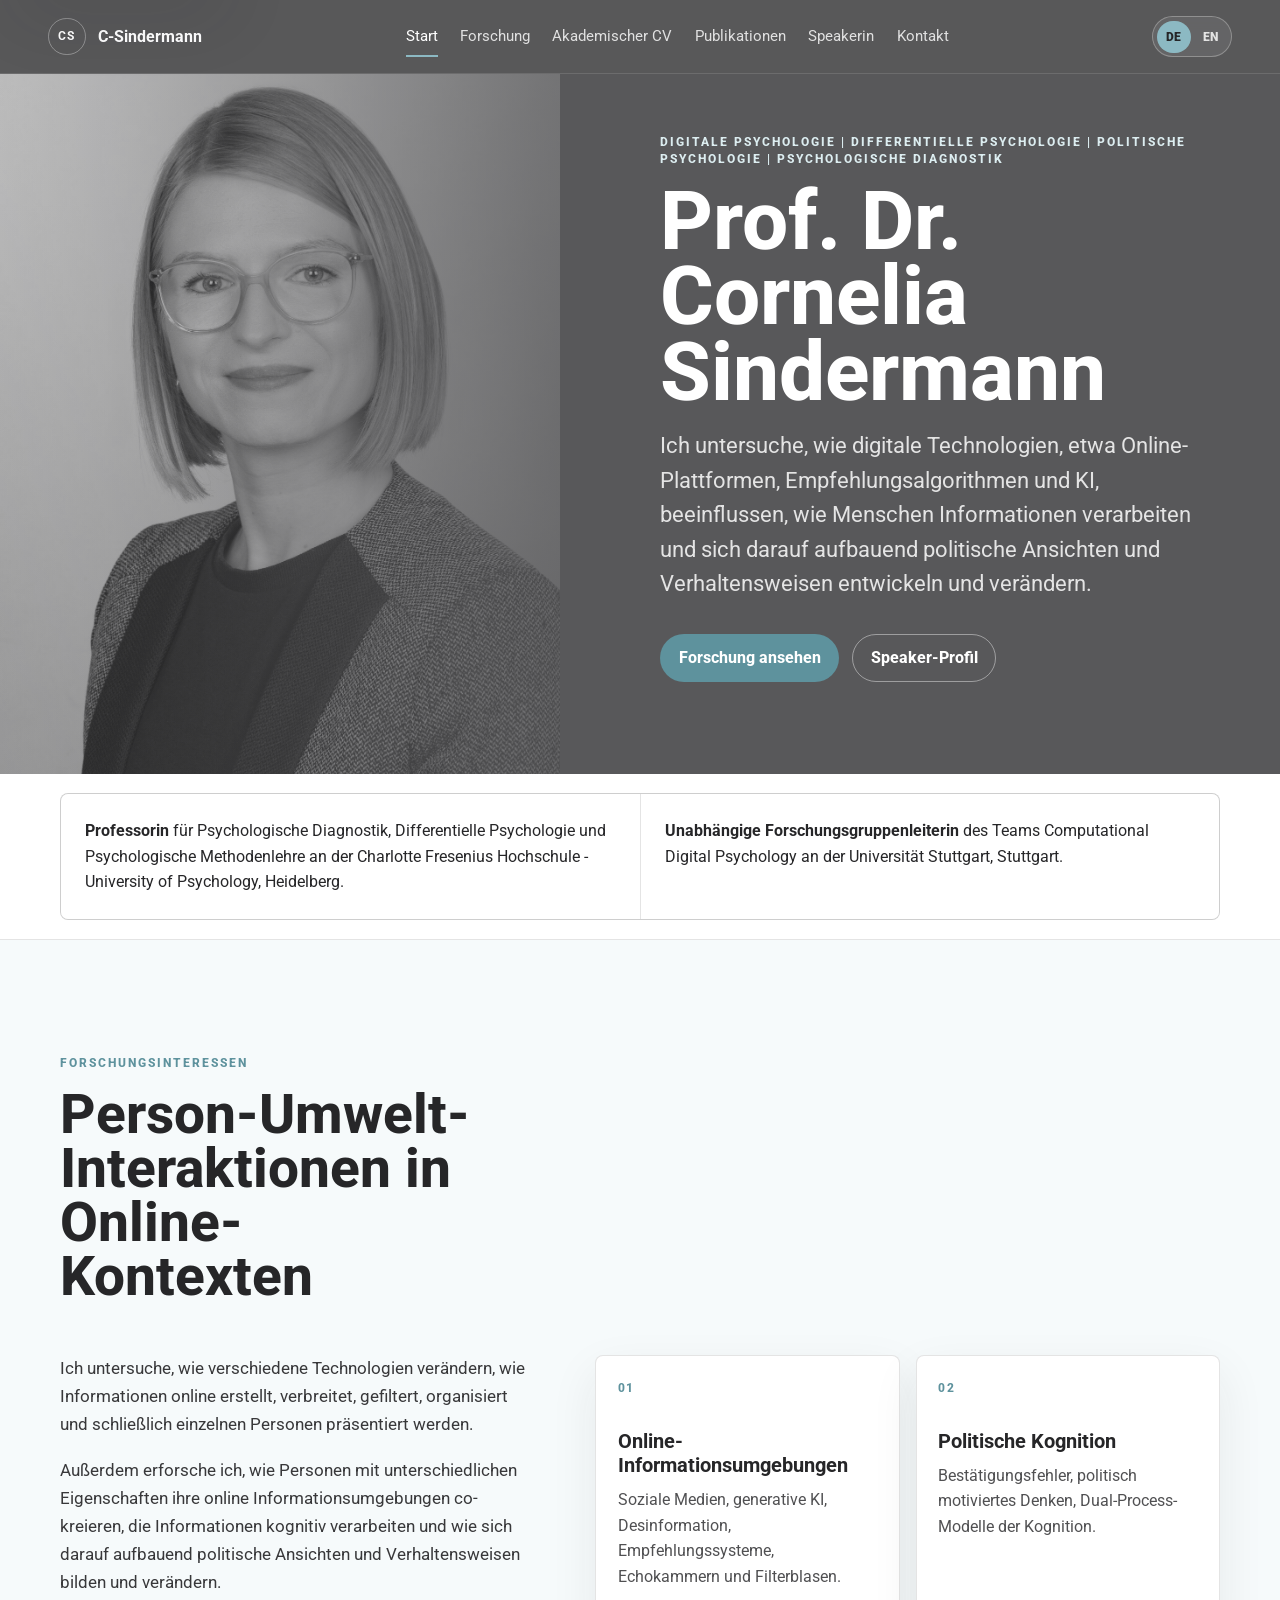
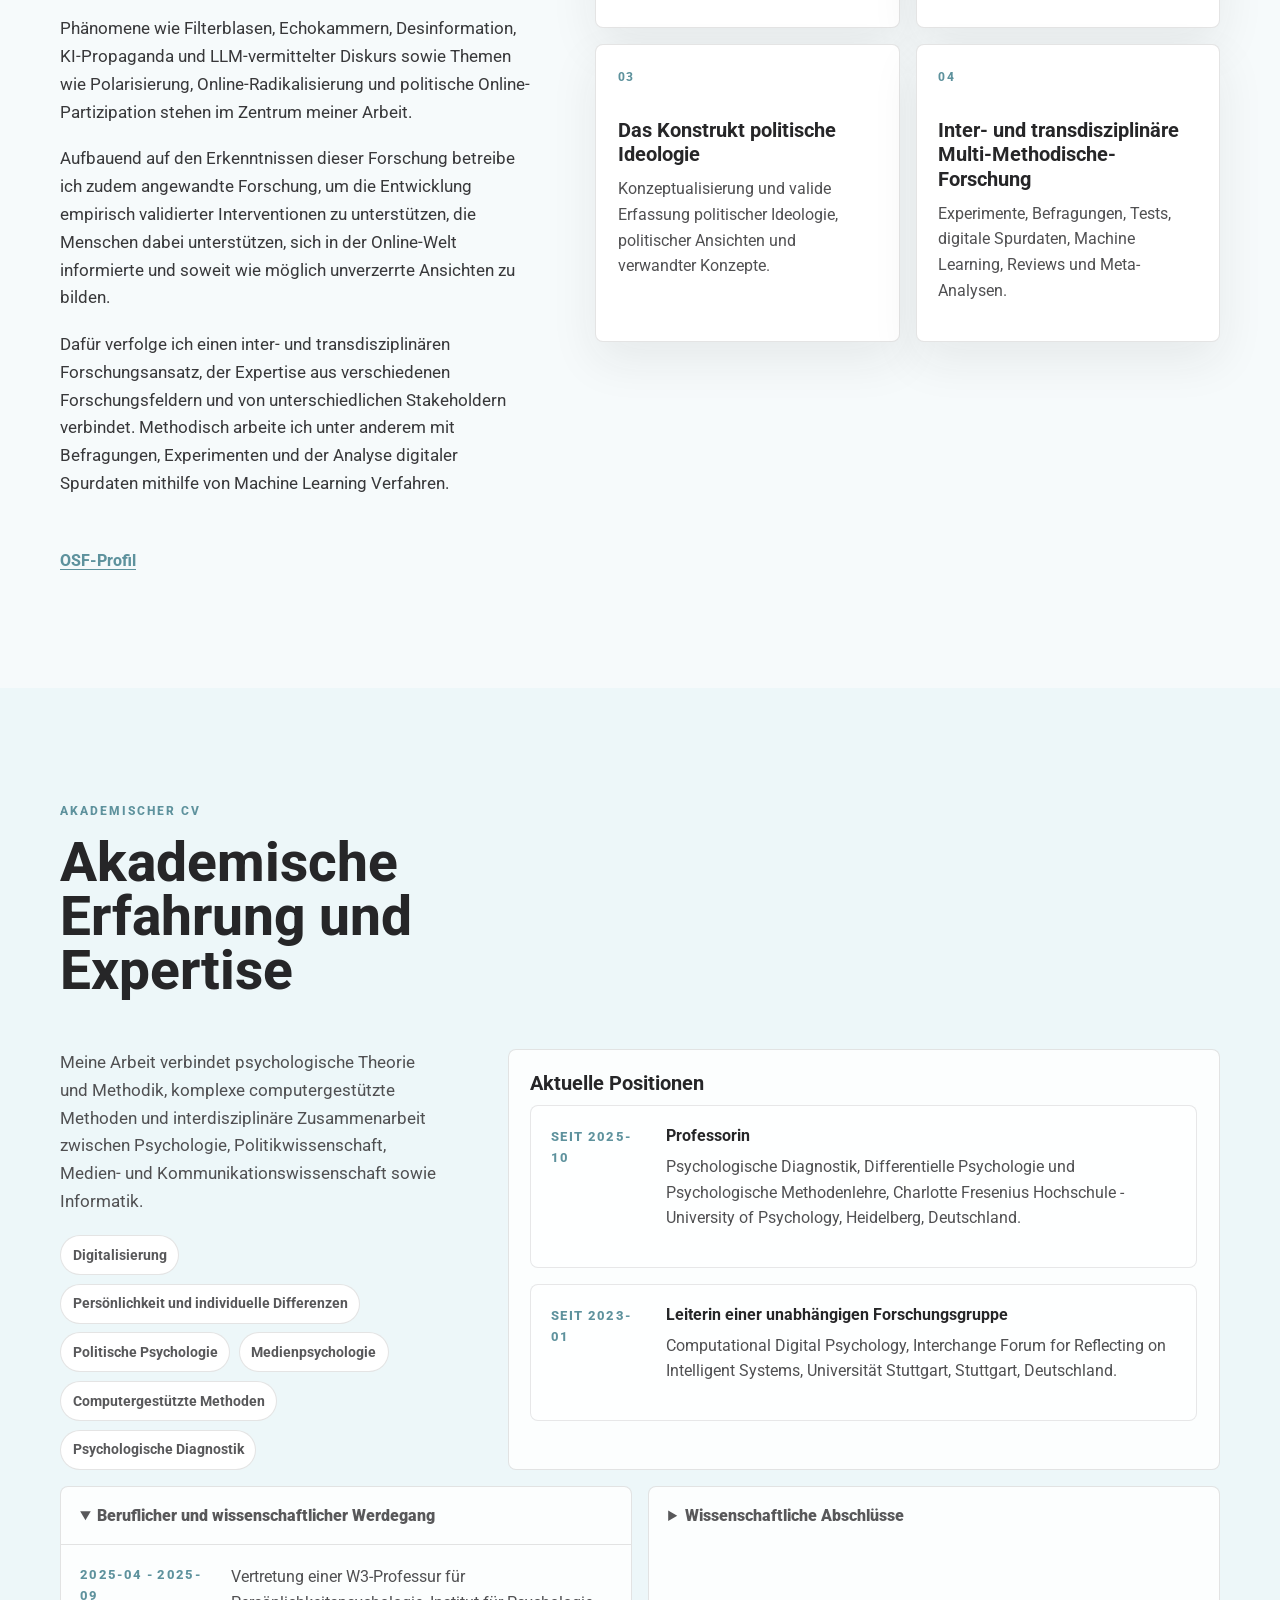
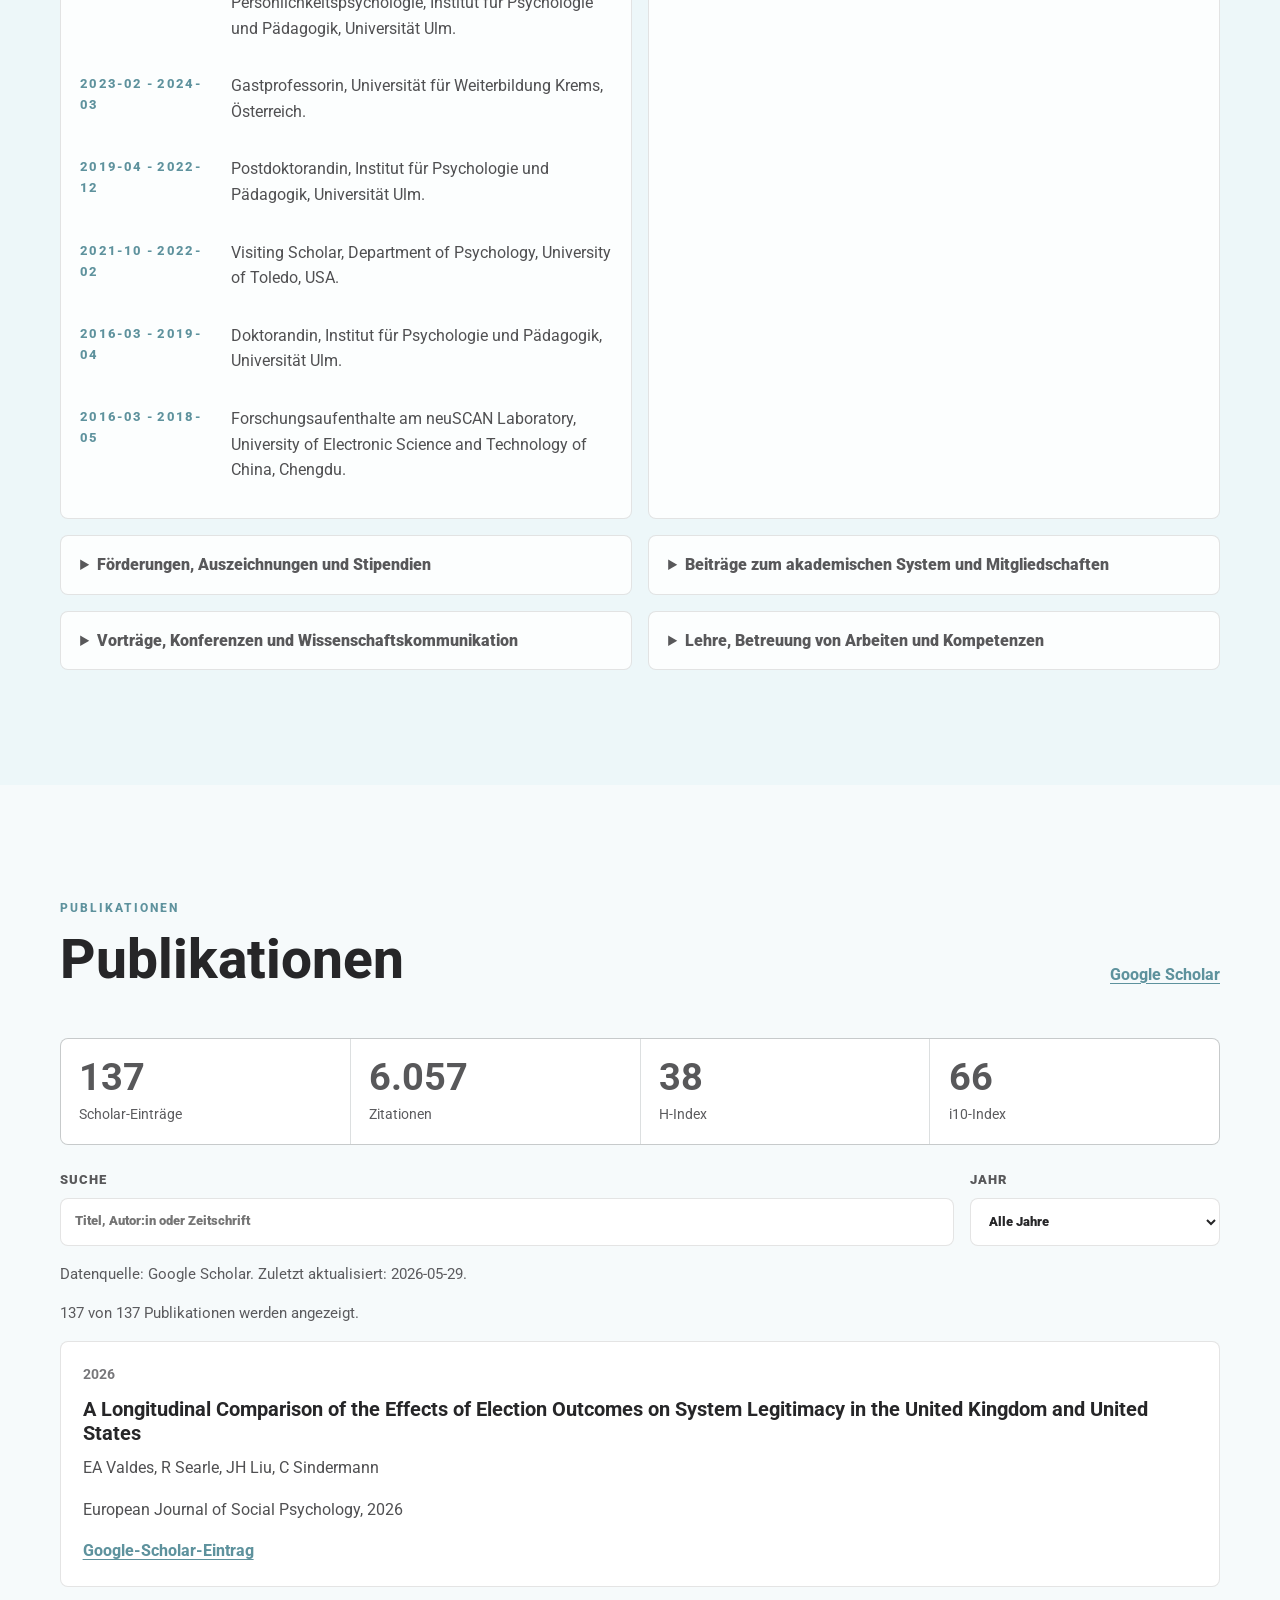
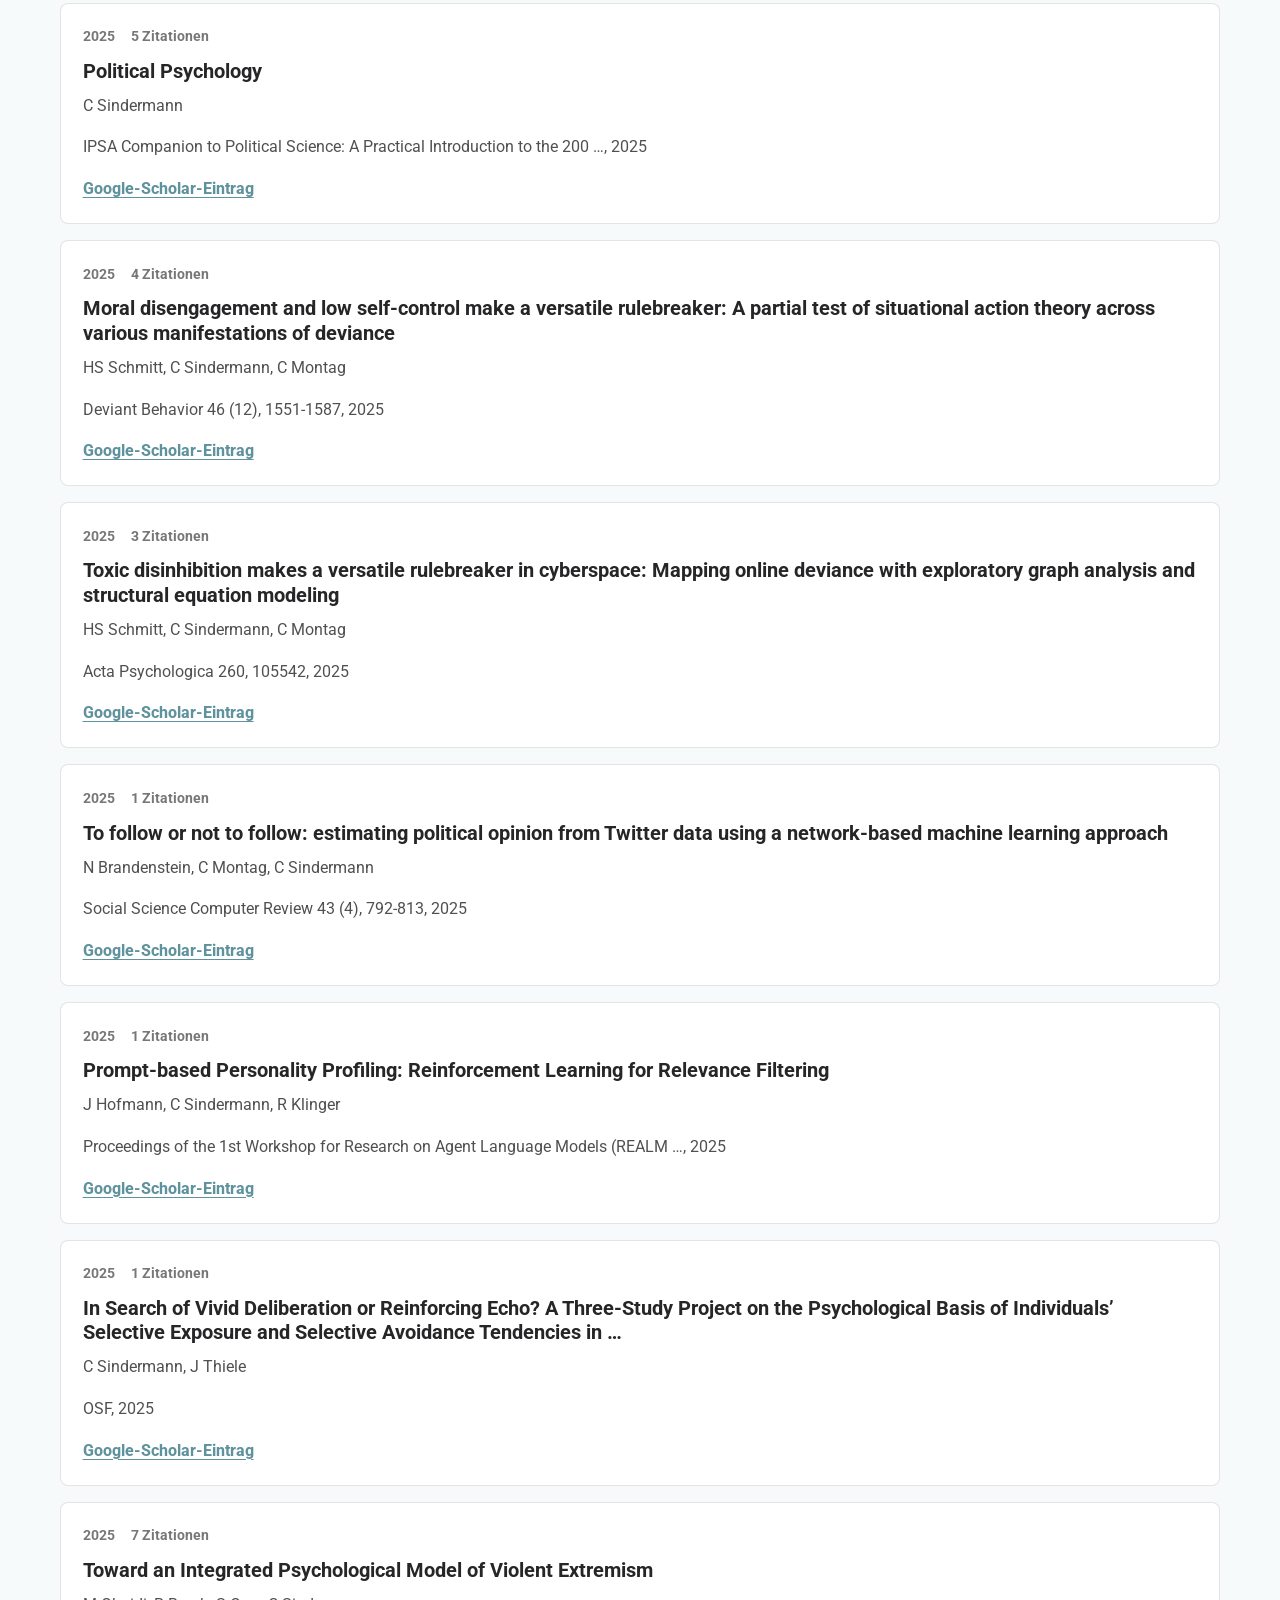
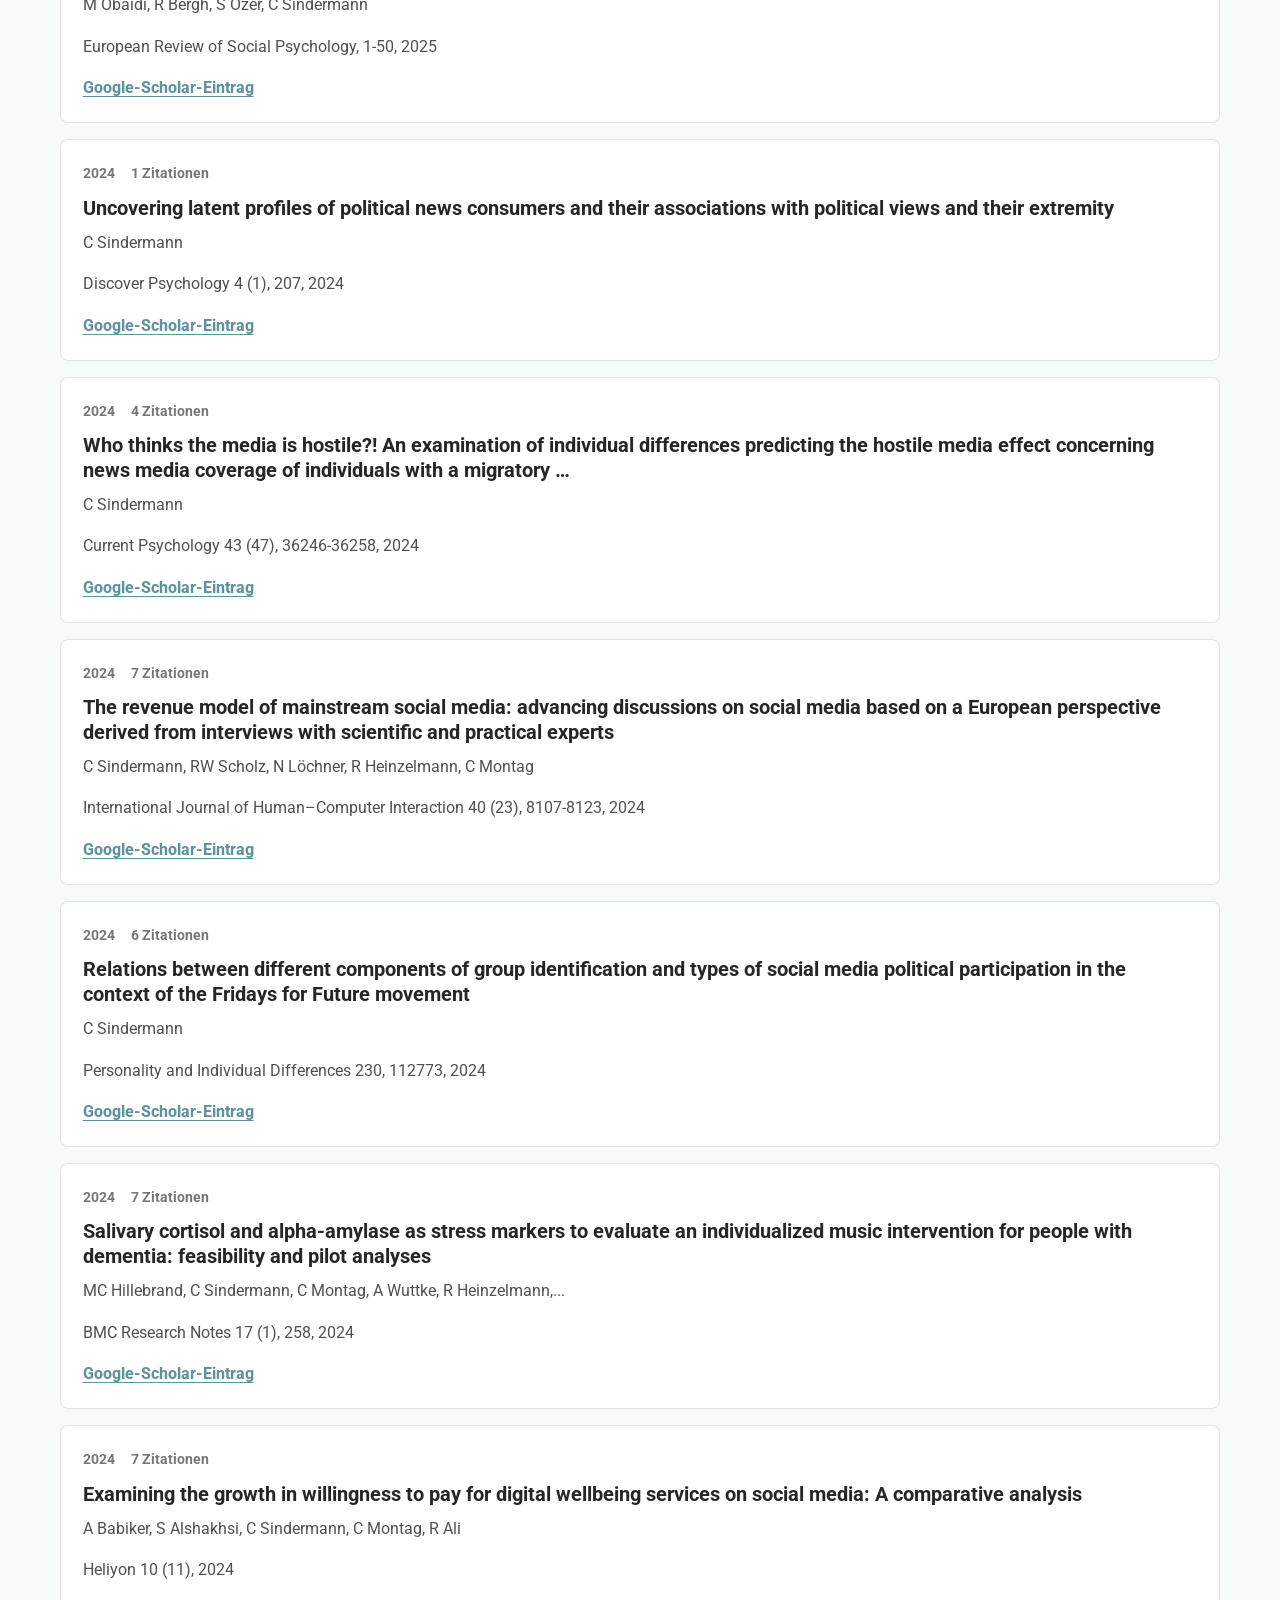
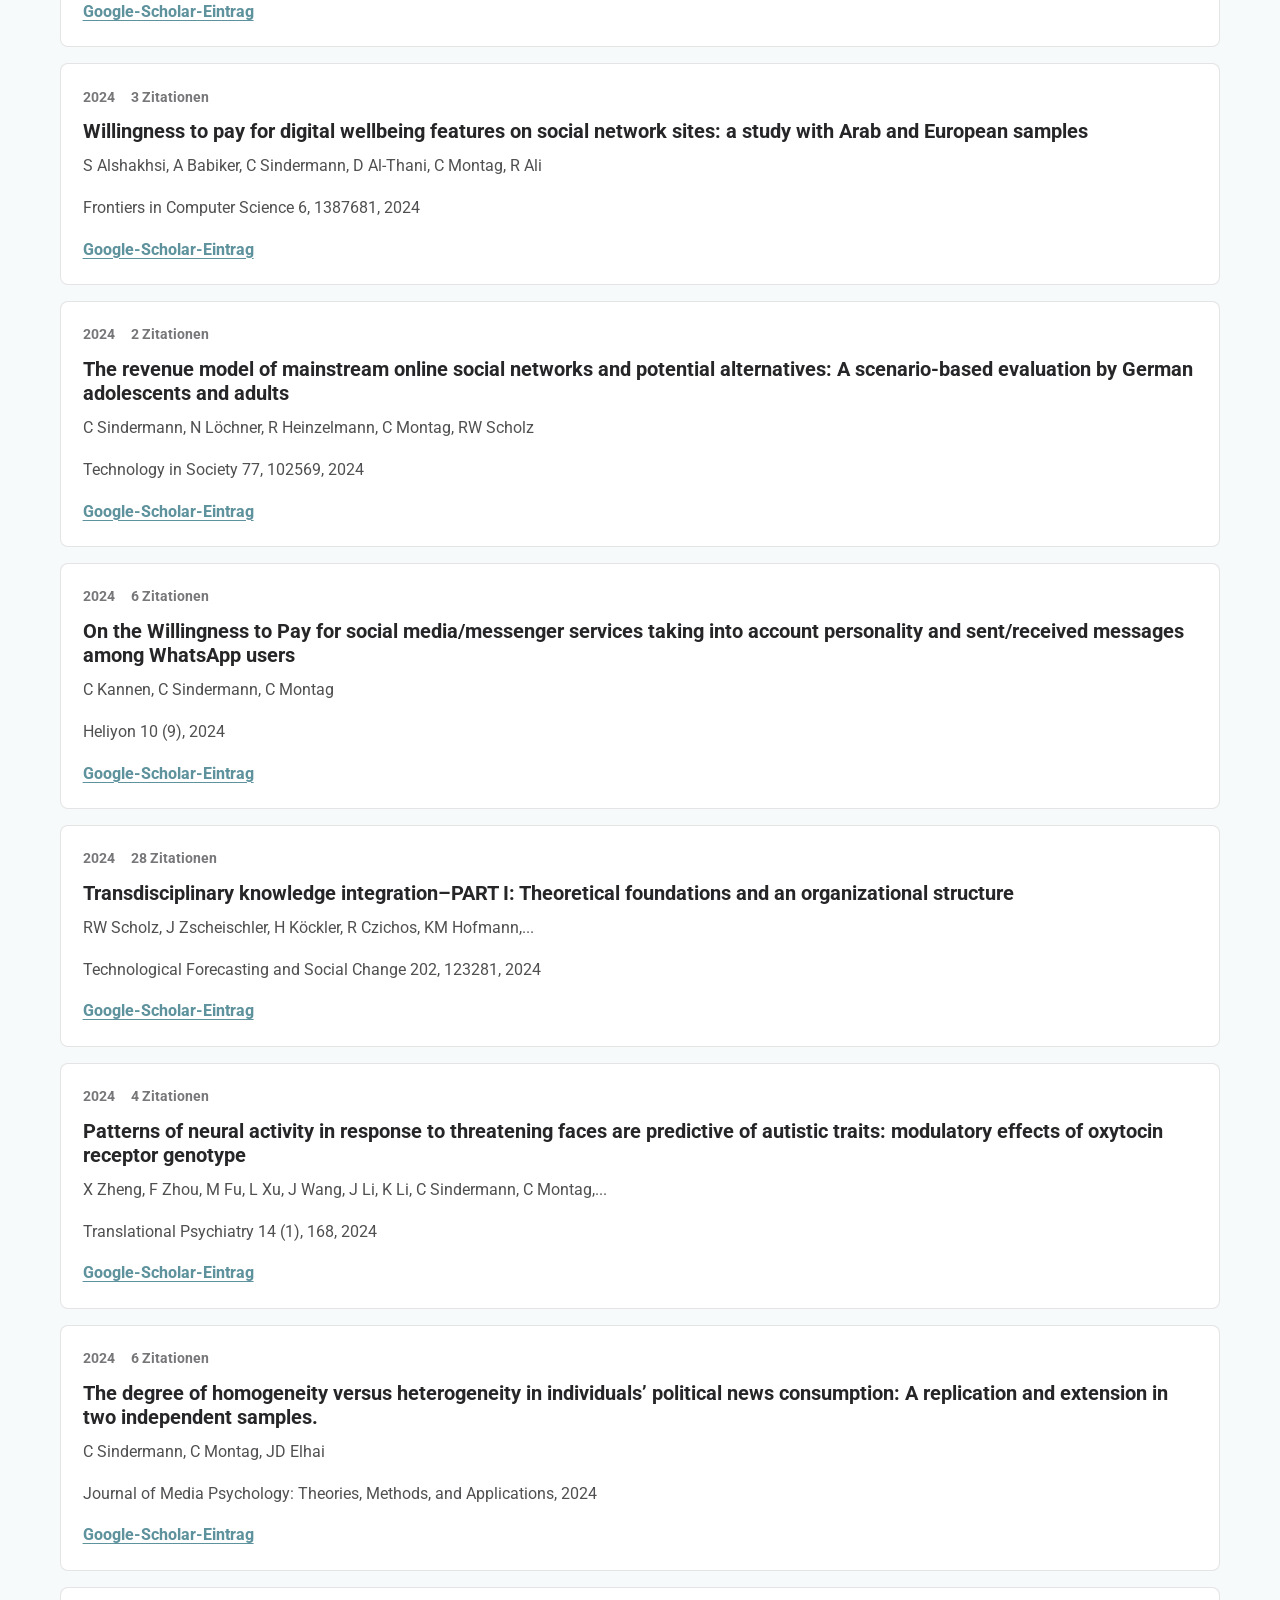
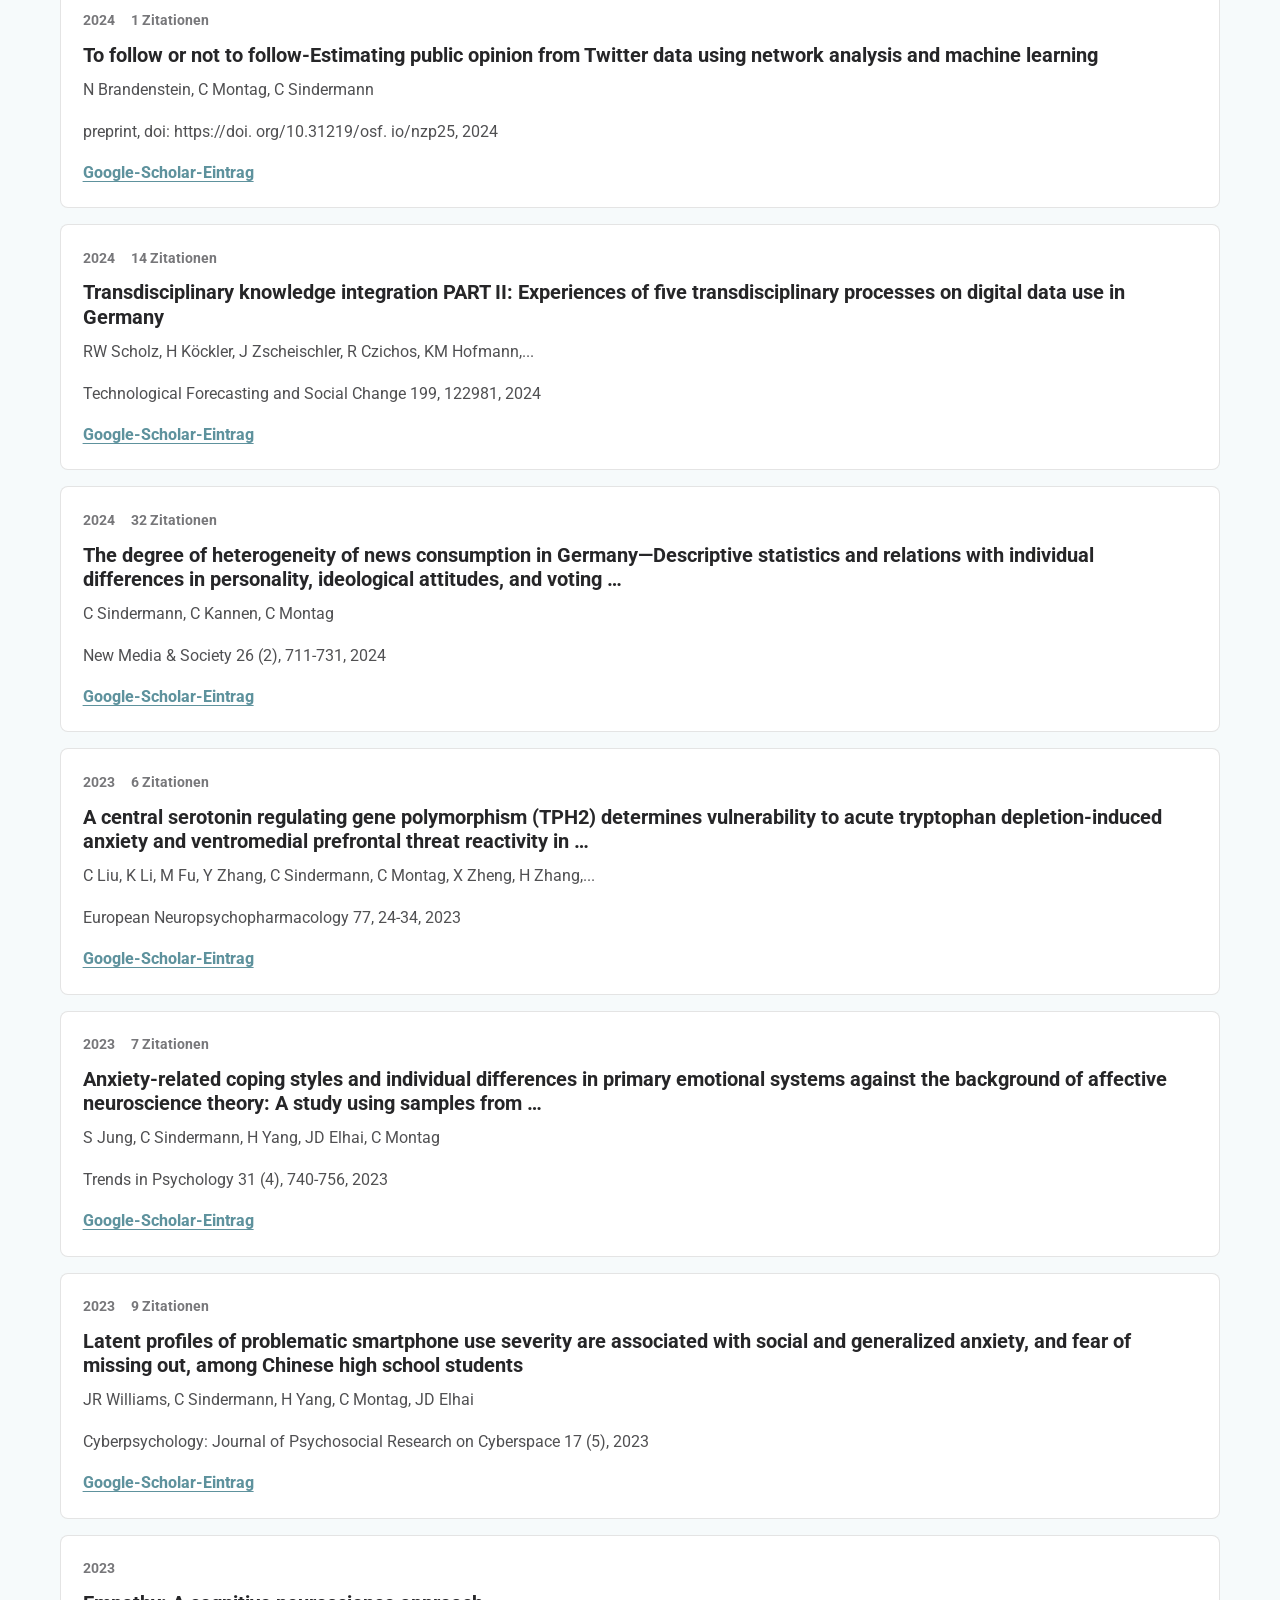
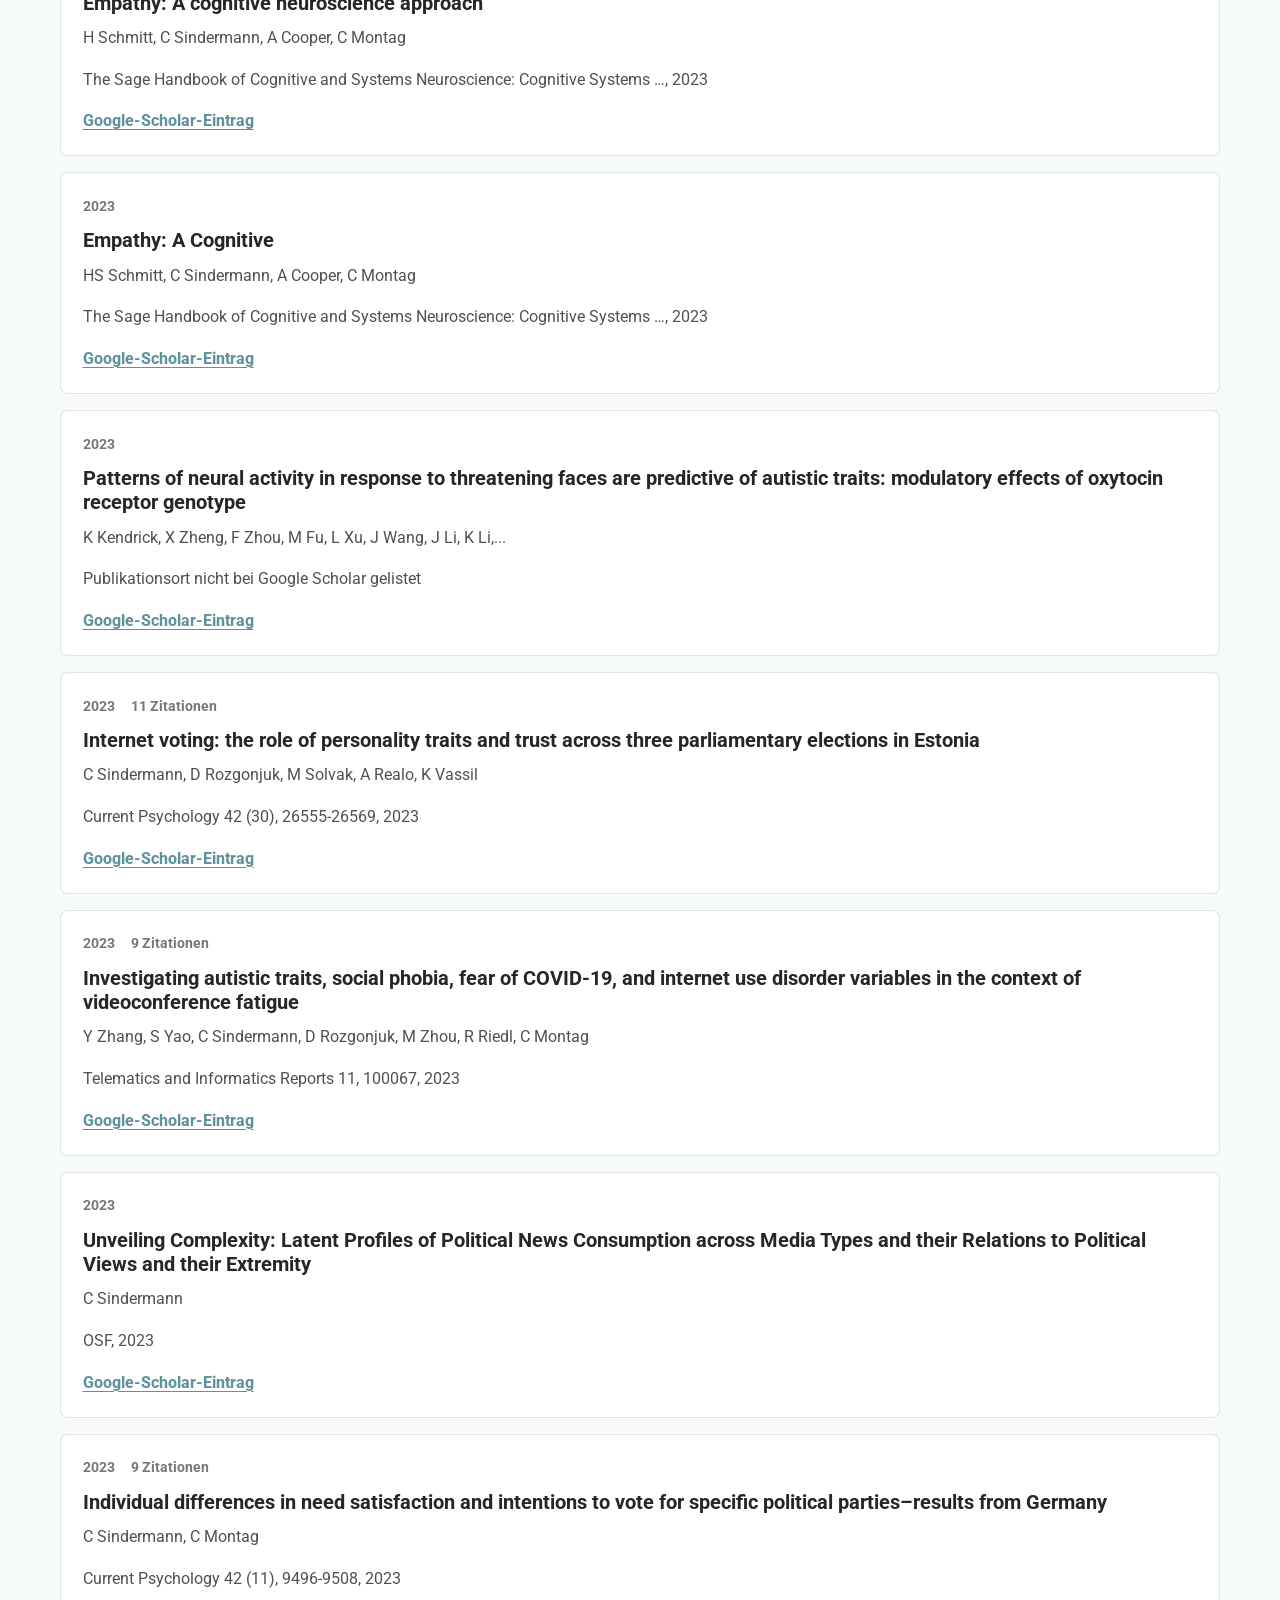
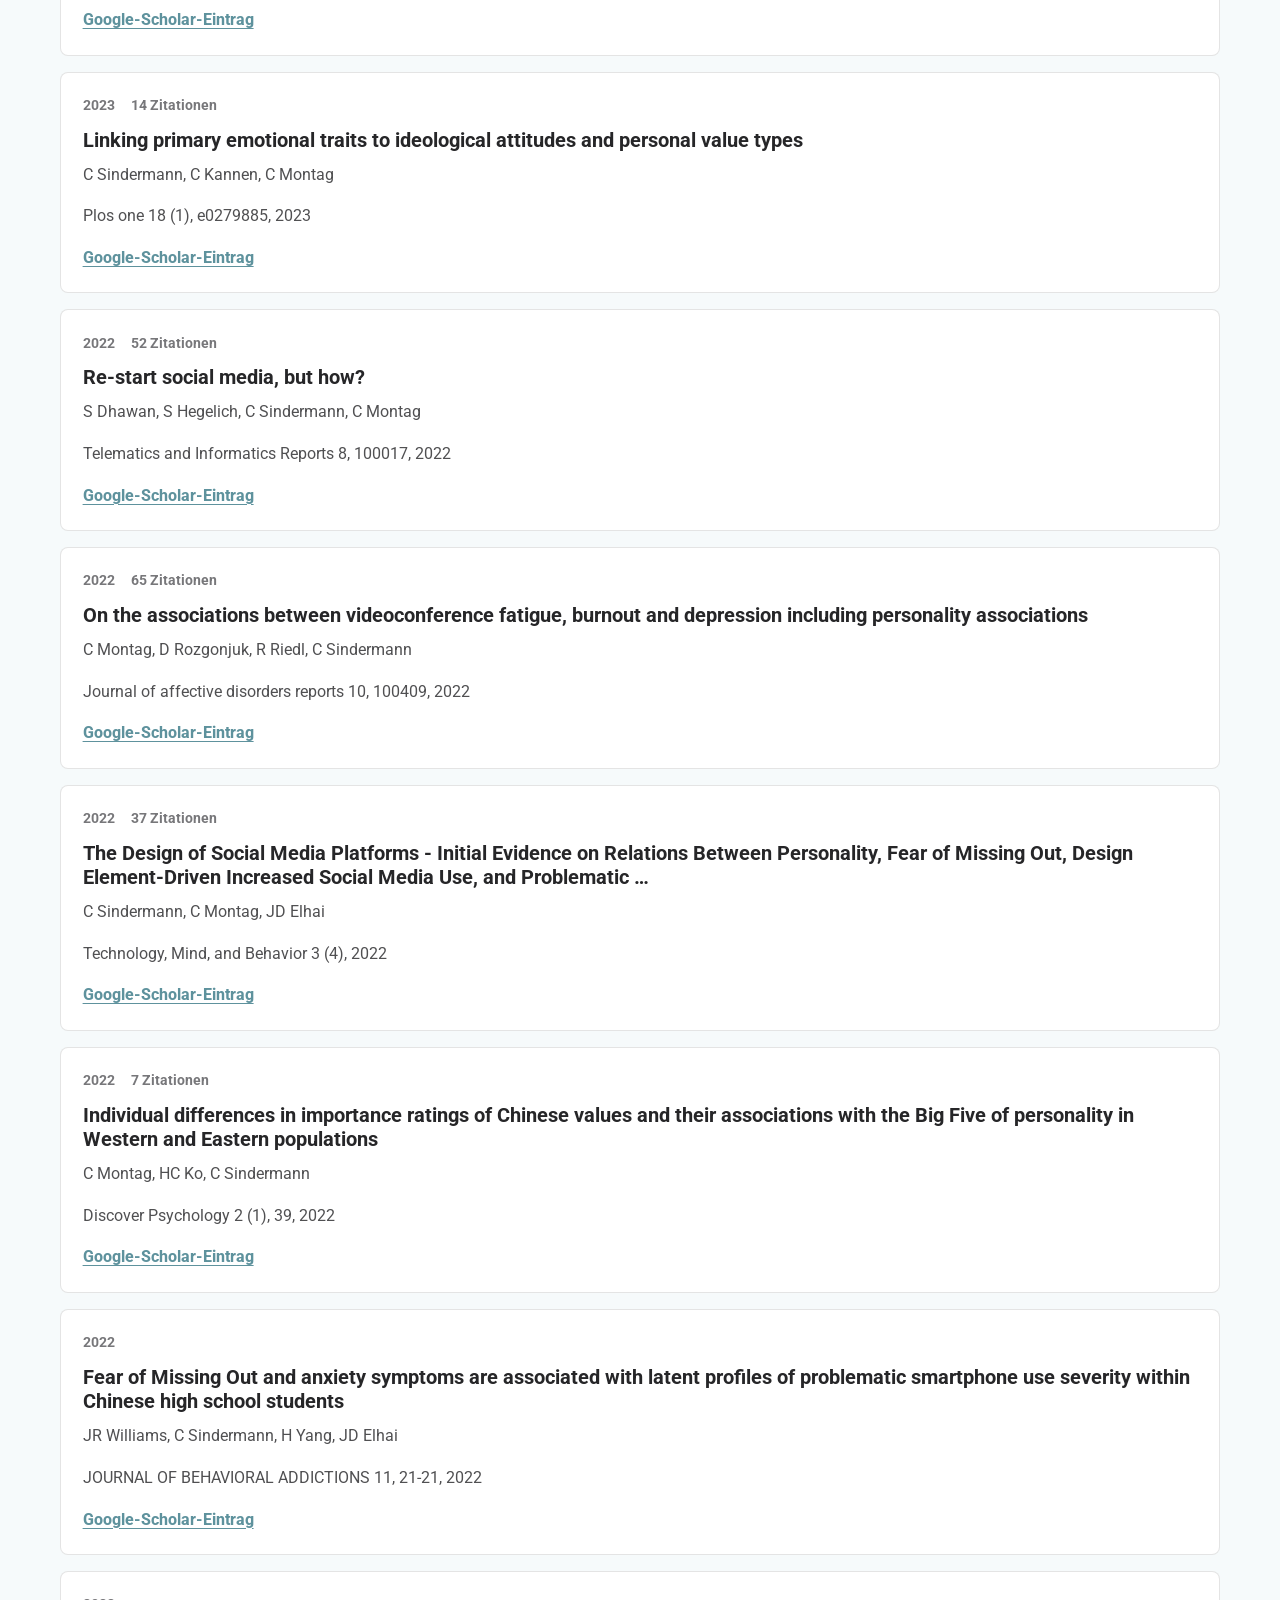
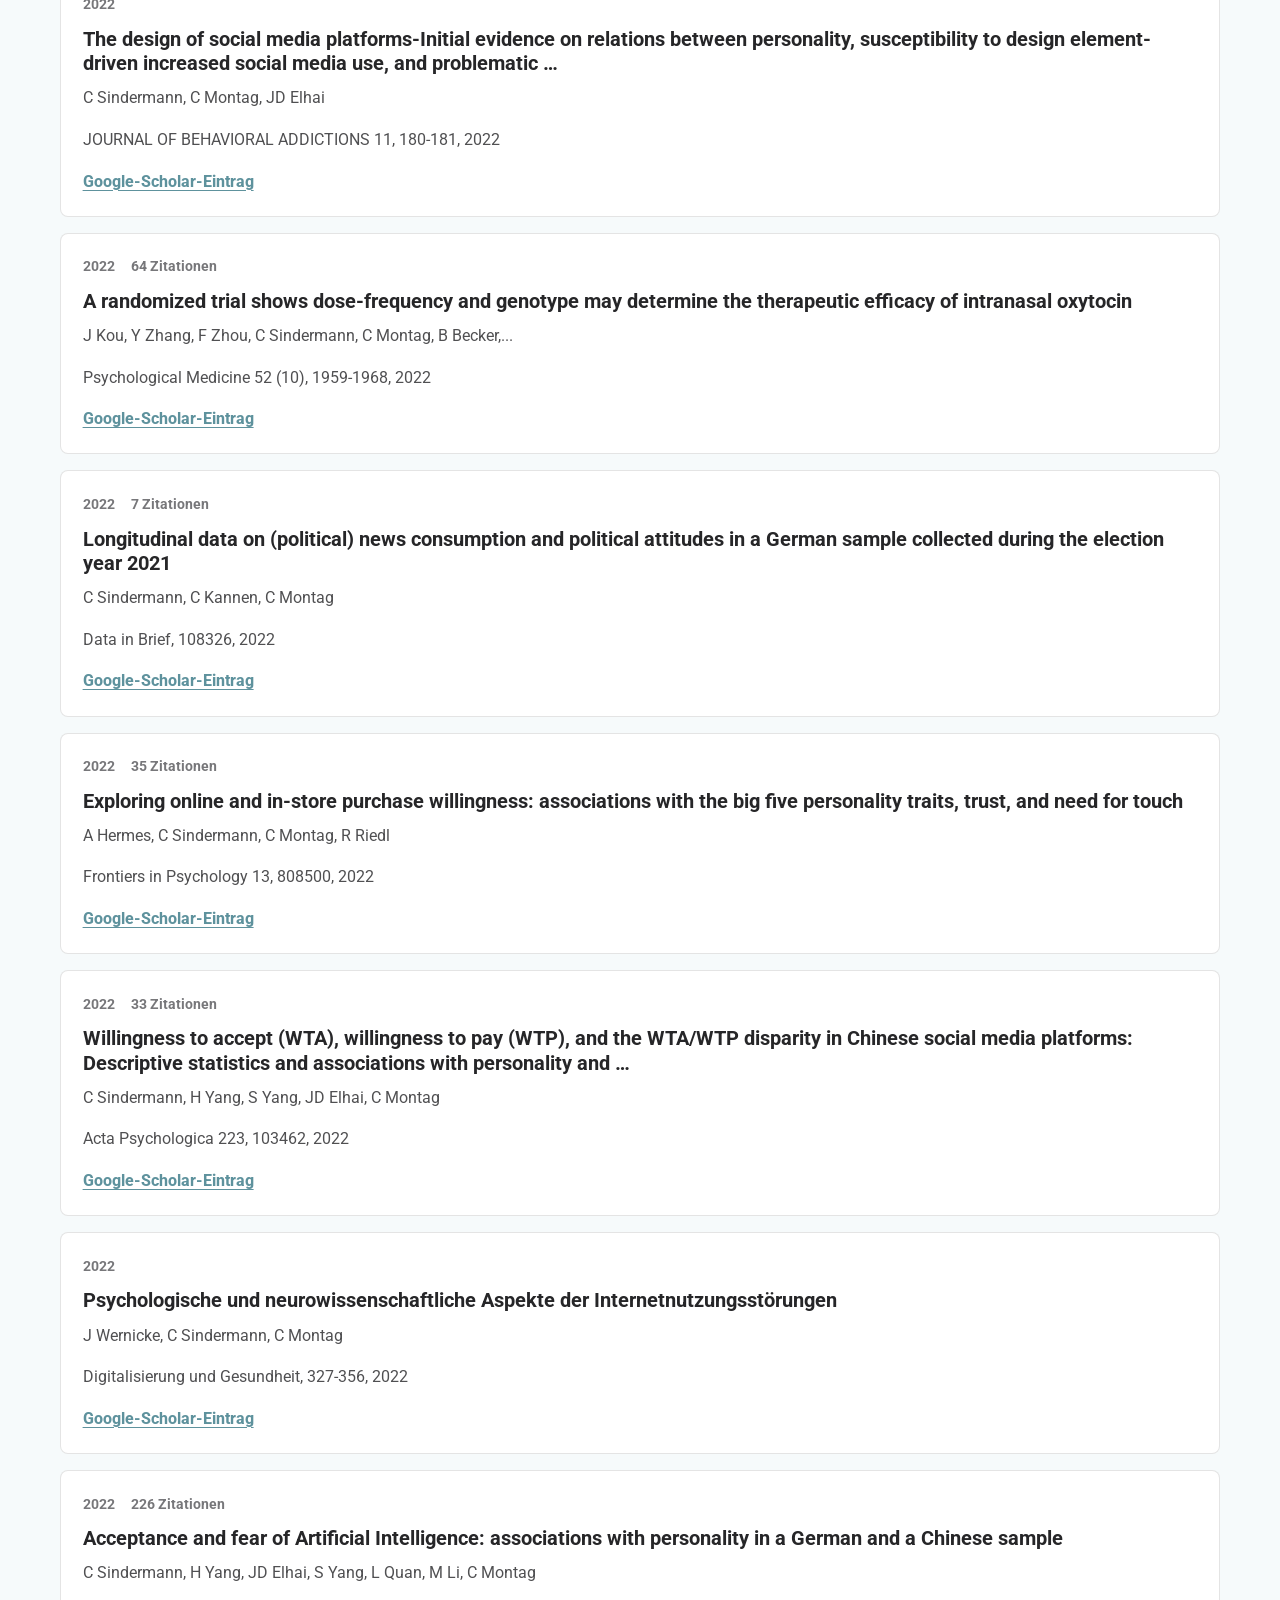
==== csindermann_website/de/index.html @ fb045633 "website_added" ====
<!doctype html>
<html lang="de">
  <head>
    <meta charset="utf-8">
    <meta name="viewport" content="width=device-width, initial-scale=1">
    <title>Prof. Dr. Cornelia Sindermann</title>
    <meta name="description" content="Prof. Dr. Cornelia Sindermann untersucht Person-Umwelt-Interaktionen in Online-Kontexten mit Fokus darauf, wie digitale Technologien politische Ansichten und Verhalten beeinflussen.">
    <meta property="og:title" content="Prof. Dr. Cornelia Sindermann">
    <meta property="og:description" content="Forschung, akademischer Lebenslauf, Publikationen, Vortragsthemen und Kontaktinformationen.">
    <meta property="og:type" content="website">
    <meta property="og:image" content="../assets/cornelia-sindermann-portrait.jpg">
    <link rel="alternate" hreflang="en" href="../en/">
    <link rel="alternate" hreflang="de" href="../de/">
    <link rel="alternate" hreflang="x-default" href="../en/">
    <link rel="icon" href="../assets/favicon.svg" type="image/svg+xml">
    <link rel="preconnect" href="https://fonts.googleapis.com">
    <link rel="preconnect" href="https://fonts.gstatic.com" crossorigin>
    <link href="https://fonts.googleapis.com/css2?family=Roboto:wght@400;500;700;900&display=swap" rel="stylesheet">
    <link rel="stylesheet" href="../styles.css">
  </head>
  <body>
    <a class="skip-link" href="#main">Zum Hauptinhalt springen</a>

    <header class="site-header" data-header>
      <a class="brand" href="#home" aria-label="Startseite von Prof. Dr. Cornelia Sindermann">
        <span class="brand-mark" aria-hidden="true">CS</span>
        <span>C-Sindermann</span>
      </a>

      <nav class="site-nav" id="site-nav" aria-label="Hauptnavigation">
        <a href="#home">Start</a>
        <a href="#research">Forschung</a>
        <a href="#cv">Akademischer CV</a>
        <a href="#publications">Publikationen</a>
        <a href="#speaker">Speakerin</a>
        <a href="#contact">Kontakt</a>
      </nav>

      <div class="header-controls">
        <div class="language-switch" aria-label="Sprachauswahl">
          <a class="is-active" href="../de/" hreflang="de" lang="de" data-language-option="de" aria-current="true">DE</a>
          <a href="../en/" hreflang="en" lang="en" data-language-option="en">EN</a>
        </div>

        <button class="menu-toggle" type="button" aria-expanded="false" aria-controls="site-nav">
          <span class="menu-toggle-line"></span>
          <span class="menu-toggle-line"></span>
          <span class="menu-toggle-line"></span>
          <span class="sr-only">Menü</span>
        </button>
      </div>
    </header>

    <main id="main">
      <section class="hero section-dark" id="home" aria-labelledby="home-title">
        <img class="hero-photo" src="../assets/cornelia-sindermann-portrait.jpg" alt="Porträt von Prof. Dr. Cornelia Sindermann">
        <div class="hero-overlay"></div>
        <div class="hero-inner">
          <p class="eyebrow">Digitale Psychologie | Differentielle Psychologie | Politische Psychologie | Psychologische Diagnostik</p>
          <h1 id="home-title">Prof. Dr. Cornelia Sindermann</h1>
          <p class="hero-lede">Ich untersuche, wie digitale Technologien, etwa Online-Plattformen, Empfehlungsalgorithmen und KI, beeinflussen, wie Menschen Informationen verarbeiten und sich darauf aufbauend politische Ansichten und Verhaltensweisen entwickeln und verändern.</p>
          <div class="hero-actions" aria-label="Zentrale Links">
            <a class="button button-primary" href="#research">Forschung ansehen</a>
            <a class="button button-secondary" href="#speaker">Speaker-Profil</a>
          </div>
        </div>
      </section>

      <section class="intro-band" aria-label="Aktuelle Positionen">
        <div class="intro-grid">
          <p><strong>Professorin</strong> für Psychologische Diagnostik, Differentielle Psychologie und Psychologische Methodenlehre an der Charlotte Fresenius Hochschule - University of Psychology, Heidelberg.</p>
          <p><strong>Unabhängige Forschungsgruppenleiterin</strong> des Teams Computational Digital Psychology an der Universität Stuttgart, Stuttgart.</p>
        </div>
      </section>

      <section class="section" id="research" aria-labelledby="research-title">
        <div class="section-heading"><p class="eyebrow">Forschungsinteressen</p><h2 id="research-title">Person-Umwelt-Interaktionen in Online-Kontexten</h2></div>
        <div class="content-grid">
          <div class="prose">
            <p>Ich untersuche, wie verschiedene Technologien verändern, wie Informationen online erstellt, verbreitet, gefiltert, organisiert und schließlich einzelnen Personen präsentiert werden.</p>
            <p>Außerdem erforsche ich, wie Personen mit unterschiedlichen Eigenschaften ihre online Informationsumgebungen co-kreieren, die Informationen kognitiv verarbeiten und wie sich darauf aufbauend politische Ansichten und Verhaltensweisen bilden und verändern.</p>
            <p>Phänomene wie Filterblasen, Echokammern, Desinformation, KI-Propaganda und LLM-vermittelter Diskurs sowie Themen wie Polarisierung, Online-Radikalisierung und politische Online-Partizipation stehen im Zentrum meiner Arbeit.</p>
            <p>Aufbauend auf den Erkenntnissen dieser Forschung betreibe ich zudem angewandte Forschung, um die Entwicklung empirisch validierter Interventionen zu unterstützen, die Menschen dabei unterstützen, sich in der Online-Welt informierte und soweit wie möglich unverzerrte Ansichten zu bilden.</p>
            <p>Dafür verfolge ich einen inter- und transdisziplinären Forschungsansatz, der Expertise aus verschiedenen Forschungsfeldern und von unterschiedlichen Stakeholdern verbindet. Methodisch arbeite ich unter anderem mit Befragungen, Experimenten und der Analyse digitaler Spurdaten mithilfe von Machine Learning Verfahren.</p>
          </div>
          <div class="research-cards" aria-label="Forschungsthemen">
            <article class="theme-card"><span class="theme-number">01</span><h3>Online-Informationsumgebungen</h3><p>Soziale Medien, generative KI, Desinformation, Empfehlungssysteme, Echokammern und Filterblasen.</p></article>
            <article class="theme-card"><span class="theme-number">02</span><h3>Politische Kognition</h3><p>Bestätigungsfehler, politisch motiviertes Denken, Dual-Process-Modelle der Kognition.</p></article>
            <article class="theme-card"><span class="theme-number">03</span><h3>Das Konstrukt politische Ideologie</h3><p>Konzeptualisierung und valide Erfassung politischer Ideologie, politischer Ansichten und verwandter Konzepte.</p></article>
            <article class="theme-card"><span class="theme-number">04</span><h3>Inter- und transdisziplinäre Multi-Methodische-Forschung</h3><p>Experimente, Befragungen, Tests, digitale Spurdaten, Machine Learning, Reviews und Meta-Analysen.</p></article>
          </div>
        </div>
        <div class="inline-links"><a href="https://osf.io/xt7pn/#" target="_blank" rel="noopener">OSF-Profil</a></div>
      </section>

      <section class="section section-muted" id="cv" aria-labelledby="cv-title">
        <div class="section-heading"><p class="eyebrow">Akademischer CV</p><h2 id="cv-title">Akademische Erfahrung und Expertise</h2></div>
        <div class="cv-layout">
          <div class="cv-summary"><p>Meine Arbeit verbindet psychologische Theorie und Methodik, komplexe computergestützte Methoden und interdisziplinäre Zusammenarbeit zwischen Psychologie, Politikwissenschaft, Medien- und Kommunikationswissenschaft sowie Informatik.
          </p>
          <div class="keyword-list" aria-label="Forschungsschwerpunkte">
            <span>Digitalisierung</span>
            <span>Persönlichkeit und individuelle Differenzen</span>
            <span>Politische Psychologie</span>
            <span>Medienpsychologie</span>
            <span>Computergestützte Methoden</span>
            <span>Psychologische Diagnostik</span></div>
          </div>
          <div class="cv-panel"><h3>Aktuelle Positionen</h3>
          <ol class="timeline"><li>
            <span class="timeline-date">Seit 2025-10</span><div><h4>Professorin</h4><p>Psychologische Diagnostik, Differentielle Psychologie und Psychologische Methodenlehre, Charlotte Fresenius Hochschule - University of Psychology, Heidelberg, Deutschland.</p></div></li><li>
            <span class="timeline-date">Seit 2023-01</span><div><h4>Leiterin einer unabhängigen Forschungsgruppe</h4><p>Computational Digital Psychology, Interchange Forum for Reflecting on Intelligent Systems, Universität Stuttgart, Stuttgart, Deutschland.</p></div></li></ol>
            </div>
        </div>
        <div class="cv-details">
          <details class="cv-detail" open><summary>Beruflicher und wissenschaftlicher Werdegang</summary>
          <ol class="timeline timeline-compact">
            <li><span class="timeline-date">2025-04 - 2025-09</span><p>Vertretung einer W3-Professur für Persönlichkeitspsychologie, Institut für Psychologie und Pädagogik, Universität Ulm.</p></li>
            <li><span class="timeline-date">2023-02 - 2024-03</span><p>Gastprofessorin, Universität für Weiterbildung Krems, Österreich.</p></li>
            <li><span class="timeline-date">2019-04 - 2022-12</span><p>Postdoktorandin, Institut für Psychologie und Pädagogik, Universität Ulm.</p></li>
            <li><span class="timeline-date">2021-10 - 2022-02</span><p>Visiting Scholar, Department of Psychology, University of Toledo, USA.</p></li>
            <li><span class="timeline-date">2016-03 - 2019-04</span><p>Doktorandin, Institut für Psychologie und Pädagogik, Universität Ulm.</p></li>
            <li><span class="timeline-date">2016-03 - 2018-05</span><p>Forschungsaufenthalte am neuSCAN Laboratory, University of Electronic Science and Technology of China, Chengdu.</p></li></ol>
          </details>
            
          <details class="cv-detail"><summary>Wissenschaftliche Abschlüsse</summary>
          <ol class="timeline timeline-compact">
            <li><span class="timeline-date">2019-04</span><p>Doctor rerum naturalium, Universität Ulm, summa cum laude. Dissertationstitel: "Multi-methodological examination of individual differences in antisocial personality traits and behaviors."</p></li>
            <li><span class="timeline-date">2016-03</span><p>Master of Science in Psychologie, Universität Ulm.</p></li>
            <li><span class="timeline-date">2014-10</span><p>Bachelor of Science in Psychologie, Universität Ulm.</p></li></ol>
          </details>
          
          <details class="cv-detail"><summary>Förderungen, Auszeichnungen und Stipendien</summary><ul class="cv-list">
            <li>Unabhängige Forschungsgruppe an der Universität Stuttgart, gefördert durch das Ministerium für Wissenschaft, Forschung und Kunst Baden-Württemberg, ca. 650.000 EUR, 2023-01 - 2026-12.</li>
            <li>Projektförderung der Vodafone Stiftung Deutschland zu Trade-offs bei der Nutzung sozialer Medien durch Jugendliche, 51.915 EUR, 2020-12 - 2022-02.</li>
            <li>Förderung durch das Graduate and Professional Training Centre Ulm zu Profilen von Nachrichtenkonsumentinnen und -konsumenten, 9.935 EUR, 2022-07 - 2022-12.</li>
            <li>Weitere Förderungen unter anderem durch DAAD-Reise- und Postdoc-Förderungen, einen Lehrbonus der Universität Ulm und ein Promotionsstipendium der Studienstiftung des Deutschen Volkes.</li></ul>
          </details>
          
          <details class="cv-detail"><summary>Beiträge zum akademischen System und Mitgliedschaften</summary><ul class="cv-list">
            <li>Gutachterin für etwa 70 internationale peer-reviewte Fachzeitschriften, Konferenzen und Forschungsförderorganisationen.</li>
            <li>Editorin bei advances.in/psychology, SAGE Open und dem Journal of Media Psychology; Co-Editorin der Buchreihe Politische Psychologie.</li>
            <li>Organisation wissenschaftlicher Veranstaltungen, darunter das Support for Democracy Symposium, die 16th ACM Web Science Conference und die Tagung der DPPD-Fachgruppe der Deutschen Gesellschaft für Psychologie.</li>
            <li>Derzeit Mitglied im Organisationsteam des German Political Psychology Network; Co-Chair des IPSA Research Committee 29: Political Psychology, 2023-2025.</li></ul>
          </details>
          
          <details class="cv-detail"><summary>Vorträge, Konferenzen und Wissenschaftskommunikation</summary><ul class="cv-list">
            <li>Eingeladene Forschungsvorträge an verschiedenen Universitäten, darunter die Ludwig-Maximilians-Universität München, die Universität Heidelberg und die Universität Bern.</li>
            <li>Aktive Teilnahme an zahlreichen internationalen und nationalen wissenschaftlichen Konferenzen.</li>
            <li>Wissenschaftskommunikation über den Podcast "Made in Science", Teilnahme an "I'm a Scientist", Medienbeiträge, Radiointerviews und Multistakeholder-Diskussionen.</li></ul>
          </details>
          
          <details class="cv-detail"><summary>Lehre, Betreuung von Arbeiten und Kompetenzen</summary><ul class="cv-list">
            <li>Lehre seit 2018: Vorlesungen, Seminare, empirische Praktika, Projektseminare und transdisziplinäre Feldforschungstrainings.</li>
            <li>Betreuung seit 2023: Bachelor- und Masterarbeiten sowie Promotionen.</li>
            <li>Sprachen: Deutsch (Muttersprache), Englisch (C2).</li></ul>
          </details>
        </div>
      </section>

      <section class="section" id="publications" aria-labelledby="publications-title">
        <div class="section-heading section-heading-row"><div><p class="eyebrow">Publikationen</p><h2 id="publications-title">Publikationen</h2></div><a class="text-link" href="https://scholar.google.com/citations?user=ymA6CQMAAAAJ&hl=de&oi=ao" target="_blank" rel="noopener">Google Scholar</a></div>
        <div class="metrics" aria-label="Publikationsmetriken aus Google Scholar"><div><strong data-metric="publicationCount">137</strong><span>Scholar-Einträge</span></div><div><strong data-metric="citationsAll">6.057</strong><span>Zitationen</span></div><div><strong data-metric="hIndexAll">38</strong><span>H-Index</span></div><div><strong data-metric="i10IndexAll">66</strong><span>i10-Index</span></div></div>
        <div class="publication-tools" aria-label="Publikationen filtern"><label><span>Suche</span><input id="publication-search" type="search" placeholder="Titel, Autor:in oder Zeitschrift"></label><label><span>Jahr</span><select id="publication-year"><option value="">Alle Jahre</option></select></label></div>
        <p class="publication-meta" id="publication-meta">Datenquelle: Google Scholar. Zuletzt aktualisiert: 2026-05-29.</p><p class="publication-count" id="publication-count">Publikationen werden geladen.</p><div class="publication-list" id="publication-list" aria-live="polite"></div><noscript><p class="publication-meta">JavaScript ist erforderlich, um die vollständige lokale Publikationsdatei anzuzeigen. Das Google-Scholar-Profil bleibt über den Link oben erreichbar.</p></noscript>
      </section>

      <section class="section section-dark speaker-section" id="speaker" aria-labelledby="speaker-title"><div class="section-heading"><p class="eyebrow">Speakerin</p>
      <h2 id="speaker-title">Vorträge zu Digitalisierung, Kognition und Demokratie</h2></div>
      
      <div class="speaker-grid"><div class="speaker-copy">
        <p>Ich stehe für Keynotes, eingeladene Forschungsvorträge, Panels, Workshops, Interviews und Hintergrundgespräche mit Medien zur Verfügung, wenn es darum geht, wie digitale Technologien Informationsverarbeitung, politische Ansichten und Verhalten beeinflussen.</p>
        <a class="button button-secondary" href="#contact">Für einen Vortrag anfragen</a></div>
        
        <div class="topic-list" aria-label="Vortragsthemen">
          <article>
           <h3>Filterblasen und Echokammern</h3>
           <p>Was wir wirklich darüber wissen, wie Online-Empfehlungssysteme politische Ansichten und Verhaltensweisen beeinflussen.</p>
          </article>
          
          <article>
            <h3>LLMs und politischer Diskurs</h3>
            <p>Wie große Sprachmodelle politische Interaktionen, Diskussionen und Diskurse verändern können - und welche Folgen das haben kann.</p>
            </article>
          
          <article>
            <h3>Soziale Medien und (virtuelle) politische Influencer*innen</h3>
            <p>Wie menschliche und KI-gesteuerte politische Influencer*innen die politischen Ansichten ihrer Follower beeinflussen.</p>
          </article>
          
          <article>
            <h3>Desinformation und Fake News</h3>
            <p>Psychologische Mechanismen hinter der Anfälligkeit, Widerstandsfähigkeit und den Folgen von Desinformation.</p>
            </article>
            </div>
            </div>
            </section>

      <section class="section contact-section" id="contact" aria-labelledby="contact-title">
        <div class="section-heading"><p class="eyebrow">Kontakt</p>
        <h2 id="contact-title">Kontakt aufnehmen</h2>
        </div>
        <div class="contact-grid"><div>
          <p class="contact-lede">Für Forschungskooperationen, Vortragseinladungen, Medienanfragen oder akademische Korrespondenz nutzen Sie bitte diese E-Mail-Adresse:</p>
          <p><b>contact[at]c-sindermann.com</b></p>
          </div>
          
          <div class="social-links" aria-label="Social-Media-Links">
            <a href="https://www.linkedin.com/in/cornelia-sindermann-28ab661aa/" target="_blank" rel="noopener">LinkedIn</a>
            <a href="https://bsky.app/profile/csindermann.bsky.social" target="_blank" rel="noopener">Bluesky</a>
            <a href="https://osf.io/xt7pn/#" target="_blank" rel="noopener">OSF</a>
            <a href="https://scholar.google.com/citations?user=ymA6CQMAAAAJ&hl=de&oi=ao" target="_blank" rel="noopener">Scholar</a>
            </div>
            </div>
            </section>
    </main>

    <footer class="site-footer"><p>Prof. Dr. Cornelia Sindermann</p><p>contact[at]c-sindermann.com</p></footer>
    <script src="../script.js" data-publications-url="../data/publications.json" data-language="de"></script>
  </body>
</html>
---- csindermann_website/styles.css ----
:root {
  --charcoal: #58585a;
  --charcoal-rgb: 88, 88, 90;
  --ink: #262628;
  --paper: #f6fafb;
  --white: #ffffff;
  --aqua: #8cb9c3;
  --aqua-deep: #5e929d;
  --aqua-light: #dcedf0;
  --aqua-soft: #edf7f9;
  --gray-light: #e8e8e9;
  --gray-mid: #77777a;
  --line: rgba(88, 88, 90, 0.16);
  --shadow: 0 24px 70px rgba(38, 38, 40, 0.14);
  --max-width: 1160px;
  --header-height: 74px;
}

*,
*::before,
*::after {
  box-sizing: border-box;
}

html {
  scroll-behavior: smooth;
}

[id] {
  scroll-margin-top: calc(var(--header-height) + 1rem);
}

body {
  margin: 0;
  background: var(--paper);
  color: var(--ink);
  font-family:
    "Roboto", Arial, ui-sans-serif, system-ui, -apple-system, BlinkMacSystemFont,
    "Segoe UI", sans-serif;
  line-height: 1.6;
  text-rendering: optimizeLegibility;
}

body.nav-open {
  overflow: hidden;
}

img {
  display: block;
  max-width: 100%;
}

a {
  color: inherit;
}

:focus-visible {
  outline: 3px solid rgba(140, 185, 195, 0.55);
  outline-offset: 4px;
}

.skip-link {
  position: fixed;
  top: 12px;
  left: 12px;
  z-index: 100;
  transform: translateY(-150%);
  background: var(--white);
  color: var(--ink);
  padding: 0.7rem 1rem;
  border-radius: 999px;
  box-shadow: var(--shadow);
  transition: transform 180ms ease;
}

.skip-link:focus {
  transform: translateY(0);
}

.sr-only {
  position: absolute;
  width: 1px;
  height: 1px;
  padding: 0;
  margin: -1px;
  overflow: hidden;
  clip: rect(0, 0, 0, 0);
  white-space: nowrap;
  border: 0;
}

.site-header {
  position: fixed;
  inset: 0 0 auto;
  z-index: 20;
  height: var(--header-height);
  display: flex;
  align-items: center;
  justify-content: space-between;
  gap: 1.5rem;
  padding: 0 clamp(1rem, 4vw, 3rem);
  color: var(--white);
  background: rgba(var(--charcoal-rgb), 0.92);
  backdrop-filter: blur(16px);
  border-bottom: 1px solid rgba(255, 255, 255, 0.12);
}

.brand {
  display: inline-flex;
  align-items: center;
  gap: 0.75rem;
  text-decoration: none;
  font-weight: 700;
}

.brand-mark {
  display: grid;
  place-items: center;
  width: 2.35rem;
  height: 2.35rem;
  border: 1px solid rgba(255, 255, 255, 0.34);
  border-radius: 50%;
  font-size: 0.75rem;
  letter-spacing: 0.08em;
}

.header-controls {
  display: inline-flex;
  align-items: center;
  gap: 0.75rem;
}

.language-switch {
  display: inline-flex;
  align-items: center;
  gap: 0.15rem;
  padding: 0.2rem;
  border: 1px solid rgba(255, 255, 255, 0.28);
  border-radius: 999px;
  background: rgba(255, 255, 255, 0.08);
}

.language-switch a {
  display: inline-flex;
  align-items: center;
  justify-content: center;
  min-width: 2.15rem;
  min-height: 2rem;
  padding: 0.32rem 0.55rem;
  border-radius: 999px;
  color: var(--white);
  font-size: 0.78rem;
  font-weight: 900;
  text-decoration: none;
  opacity: 0.82;
}

.language-switch a:hover,
.language-switch a.is-active {
  background: var(--aqua);
  color: var(--ink);
  opacity: 1;
}

.site-nav {
  display: flex;
  align-items: center;
  gap: clamp(0.8rem, 2vw, 1.4rem);
  font-size: 0.92rem;
}

.site-nav a {
  position: relative;
  text-decoration: none;
  opacity: 0.82;
  transition:
    color 180ms ease,
    opacity 180ms ease;
}

.site-nav a::after {
  position: absolute;
  right: 0;
  bottom: -0.55rem;
  left: 0;
  height: 2px;
  content: "";
  background: var(--aqua);
  transform: scaleX(0);
  transform-origin: center;
  transition: transform 180ms ease;
}

.site-nav a:hover,
.site-nav a.is-active {
  opacity: 1;
}

.site-nav a.is-active::after {
  transform: scaleX(1);
}

.menu-toggle {
  display: none;
  width: 2.75rem;
  height: 2.75rem;
  border: 1px solid rgba(255, 255, 255, 0.28);
  border-radius: 50%;
  background: transparent;
  color: var(--white);
  cursor: pointer;
}

.menu-toggle-line {
  display: block;
  width: 1.1rem;
  height: 2px;
  margin: 4px auto;
  background: currentColor;
}

.section {
  padding: clamp(4.5rem, 9vw, 7.5rem) clamp(1rem, 4vw, 3rem);
}

.section > * {
  max-width: var(--max-width);
  margin-right: auto;
  margin-left: auto;
}

.section-dark {
  background: var(--charcoal);
  color: var(--white);
}

.section-muted {
  background: var(--aqua-soft);
}

.hero {
  position: relative;
  min-height: clamp(610px, 86svh, 780px);
  display: grid;
  align-items: center;
  overflow: hidden;
  padding: calc(var(--header-height) + 3rem) clamp(1rem, 4vw, 3rem) 5rem;
}

.hero-photo {
  position: absolute;
  top: var(--header-height);
  bottom: 0;
  left: 0;
  width: min(45vw, 560px);
  height: calc(100% - var(--header-height));
  object-fit: cover;
  object-position: 50% 18%;
  filter: grayscale(100%);
  opacity: 0.86;
}

.hero-overlay {
  position: absolute;
  inset: var(--header-height) 0 0;
  background:
    linear-gradient(90deg, rgba(var(--charcoal-rgb), 0.06) 0%, rgba(var(--charcoal-rgb), 0.72) 42%, rgba(var(--charcoal-rgb), 1) 68%),
    linear-gradient(180deg, rgba(var(--charcoal-rgb), 0) 0%, rgba(var(--charcoal-rgb), 0.16) 100%);
}

.hero-inner {
  position: relative;
  z-index: 1;
  width: min(100%, var(--max-width));
  margin: 0 auto;
  padding-left: min(48vw, 600px);
}

.eyebrow {
  margin: 0 0 1rem;
  color: var(--aqua-deep);
  font-size: 0.78rem;
  font-weight: 800;
  letter-spacing: 0.16em;
  line-height: 1.35;
  text-transform: uppercase;
}

.section-dark .eyebrow,
.hero .eyebrow {
  color: var(--aqua-light);
}

h1,
h2,
h3,
p {
  margin-top: 0;
}

h1 {
  max-width: 11ch;
  margin-bottom: 1.2rem;
  font-size: clamp(3rem, 6.4vw, 6.9rem);
  font-weight: 760;
  line-height: 0.92;
}

h2 {
  max-width: 13ch;
  margin-bottom: 0;
  font-size: clamp(2.2rem, 4.3vw, 4.6rem);
  font-weight: 760;
  line-height: 0.98;
}

h3 {
  margin-bottom: 0.55rem;
  font-size: clamp(1.05rem, 1.6vw, 1.22rem);
  line-height: 1.25;
}

h4 {
  margin: 0 0 0.45rem;
  font-size: 1rem;
  line-height: 1.3;
}

.hero-lede {
  max-width: 36rem;
  margin-bottom: 2rem;
  color: rgba(255, 255, 255, 0.84);
  font-size: clamp(1.08rem, 1.75vw, 1.35rem);
}

.hero-actions,
.inline-links {
  display: flex;
  flex-wrap: wrap;
  gap: 0.8rem;
  align-items: center;
}

.button {
  display: inline-flex;
  align-items: center;
  justify-content: center;
  min-height: 3rem;
  padding: 0.78rem 1.1rem;
  border: 1px solid transparent;
  border-radius: 999px;
  font-weight: 760;
  line-height: 1.2;
  text-decoration: none;
  transition:
    background 180ms ease,
    border-color 180ms ease,
    color 180ms ease,
    transform 180ms ease;
}

.button:hover {
  transform: translateY(-2px);
}

.button-primary {
  background: var(--aqua-deep);
  color: var(--white);
}

.button-primary:hover {
  background: var(--charcoal);
}

.button-secondary {
  border-color: rgba(255, 255, 255, 0.42);
  color: var(--white);
}

.button-secondary:hover {
  background: rgba(255, 255, 255, 0.1);
}

.intro-band {
  padding: 1.2rem clamp(1rem, 4vw, 3rem);
  background: var(--white);
  border-bottom: 1px solid var(--line);
}

.intro-grid {
  display: grid;
  max-width: var(--max-width);
  grid-template-columns: repeat(2, minmax(0, 1fr));
  gap: 1px;
  margin: 0 auto;
  overflow: hidden;
  border: 1px solid var(--line);
  border-radius: 8px;
  background: var(--line);
}

.intro-grid p {
  min-height: 100%;
  margin: 0;
  padding: clamp(1rem, 2.5vw, 1.5rem);
  background: var(--white);
  color: var(--ink);
}

.section-heading {
  margin-bottom: clamp(2rem, 4vw, 3.5rem);
}

.section-heading-row {
  display: flex;
  align-items: end;
  justify-content: space-between;
  gap: 1rem;
}

.content-grid {
  display: grid;
  grid-template-columns: minmax(0, 0.86fr) minmax(320px, 1.14fr);
  gap: clamp(2rem, 6vw, 4rem);
  align-items: start;
}

.prose {
  max-width: 43rem;
  color: #38383a;
  font-size: clamp(1rem, 1.45vw, 1.09rem);
}

.prose p + p {
  margin-top: 1.15rem;
}

.research-cards {
  display: grid;
  grid-template-columns: repeat(2, minmax(0, 1fr));
  gap: 1rem;
}

.theme-card,
.publication,
.topic-list article {
  border-radius: 8px;
}

.theme-card {
  min-height: 14rem;
  padding: 1.35rem;
  background: var(--white);
  border: 1px solid var(--line);
  box-shadow: 0 18px 48px rgba(36, 33, 32, 0.08);
}

.theme-number {
  display: block;
  margin-bottom: 2rem;
  color: var(--aqua-deep);
  font-size: 0.78rem;
  font-weight: 800;
  letter-spacing: 0.12em;
}

.theme-card p,
.publication p,
.topic-list p,
.cv-summary p,
.timeline p,
.contact-lede {
  color: #505052;
}

.inline-links {
  margin-top: 2rem;
}

.inline-links a,
.text-link,
.publication a,
.email-link,
.site-footer a {
  color: var(--aqua-deep);
  font-weight: 760;
  text-decoration-thickness: 0.08em;
  text-underline-offset: 0.2em;
}

.cv-layout {
  display: grid;
  grid-template-columns: minmax(260px, 0.7fr) minmax(320px, 1.3fr);
  gap: clamp(2rem, 6vw, 4rem);
}

.cv-summary {
  align-self: start;
}

.cv-summary p {
  font-size: 1.08rem;
}

.keyword-list {
  display: flex;
  flex-wrap: wrap;
  gap: 0.55rem;
  margin-top: 1.25rem;
}

.keyword-list span {
  padding: 0.48rem 0.72rem;
  background: var(--white);
  border: 1px solid var(--line);
  border-radius: 999px;
  color: var(--charcoal);
  font-size: 0.88rem;
  font-weight: 700;
}

.cv-panel {
  padding: 1.35rem;
  background: rgba(255, 255, 255, 0.82);
  border: 1px solid var(--line);
  border-radius: 8px;
}

.cv-details {
  display: grid;
  grid-template-columns: repeat(2, minmax(0, 1fr));
  gap: 1rem;
  margin-top: 1rem;
}

.cv-detail {
  background: rgba(255, 255, 255, 0.82);
  border: 1px solid var(--line);
  border-radius: 8px;
  overflow: hidden;
}

.cv-detail summary {
  padding: 1rem 1.2rem;
  color: var(--charcoal);
  cursor: pointer;
  font-weight: 900;
}

.cv-detail[open] summary {
  border-bottom: 1px solid var(--line);
}

.cv-detail .timeline,
.cv-detail .cv-list {
  padding: 1.2rem;
}

.cv-list {
  display: grid;
  gap: 0.85rem;
  margin: 0;
  color: #505052;
}

.timeline {
  display: grid;
  gap: 1rem;
  padding: 0;
  margin: 0;
  list-style: none;
}

.timeline li {
  display: grid;
  grid-template-columns: 6rem minmax(0, 1fr);
  gap: 1.2rem;
  padding: 1.25rem;
  background: rgba(255, 255, 255, 0.72);
  border: 1px solid rgba(88, 88, 90, 0.14);
  border-radius: 8px;
}

.timeline-compact li {
  grid-template-columns: 8.2rem minmax(0, 1fr);
  padding: 0;
  background: transparent;
  border: 0;
  border-radius: 0;
}

.timeline-date {
  color: var(--aqua-deep);
  font-size: 0.82rem;
  font-weight: 800;
  letter-spacing: 0.1em;
  text-transform: uppercase;
}

.metrics {
  display: grid;
  grid-template-columns: repeat(4, minmax(0, 1fr));
  gap: 1px;
  margin-bottom: 1.5rem;
  overflow: hidden;
  border: 1px solid var(--line);
  border-radius: 8px;
  background: var(--line);
}

.metrics div {
  padding: 1.15rem;
  background: var(--white);
}

.metrics strong {
  display: block;
  color: var(--charcoal);
  font-size: clamp(1.8rem, 3vw, 2.5rem);
  line-height: 1;
}

.metrics span {
  display: block;
  margin-top: 0.45rem;
  color: #5b5b5e;
  font-size: 0.88rem;
}

.publication-tools {
  display: grid;
  grid-template-columns: minmax(260px, 1fr) minmax(180px, 0.28fr);
  gap: 1rem;
  margin-bottom: 1rem;
}

.publication-tools label {
  display: grid;
  gap: 0.45rem;
  color: var(--charcoal);
  font-size: 0.82rem;
  font-weight: 900;
  letter-spacing: 0.08em;
  text-transform: uppercase;
}

.publication-tools input,
.publication-tools select {
  min-height: 3rem;
  width: 100%;
  padding: 0.75rem 0.9rem;
  border: 1px solid var(--line);
  border-radius: 8px;
  background: var(--white);
  color: var(--ink);
  font: inherit;
}

.publication-meta,
.publication-count {
  color: #5b5b5e;
  font-size: 0.95rem;
}

.publication-list {
  display: grid;
  grid-template-columns: 1fr;
  gap: 1rem;
}

.publication {
  padding: 1.35rem;
  background: var(--white);
  border: 1px solid var(--line);
}

.publication-year {
  margin-bottom: 0.65rem;
  color: var(--aqua-deep);
  font-size: 0.82rem;
  font-weight: 800;
  letter-spacing: 0.1em;
}

.publication-meta-line {
  display: flex;
  flex-wrap: wrap;
  gap: 0.6rem 1rem;
  margin-bottom: 0.75rem;
  color: var(--gray-mid);
  font-size: 0.88rem;
  font-weight: 700;
}

.speaker-section {
  position: relative;
}

.speaker-grid {
  display: grid;
  grid-template-columns: minmax(280px, 0.8fr) minmax(320px, 1.2fr);
  gap: clamp(2rem, 6vw, 4rem);
  align-items: start;
}

.speaker-copy p {
  max-width: 34rem;
  color: rgba(255, 255, 255, 0.78);
  font-size: 1.1rem;
}

.topic-list {
  display: grid;
  grid-template-columns: repeat(2, minmax(0, 1fr));
  gap: 1rem;
}

.topic-list article {
  min-height: 12rem;
  padding: 1.35rem;
  background: rgba(255, 255, 255, 0.08);
  border: 1px solid rgba(255, 255, 255, 0.14);
}

.topic-list p {
  color: rgba(255, 255, 255, 0.72);
}

.contact-section {
  background: var(--white);
}

.contact-grid {
  display: grid;
  grid-template-columns: minmax(280px, 0.82fr) minmax(320px, 1.18fr);
  gap: clamp(2rem, 6vw, 4rem);
  align-items: start;
}

.contact-lede {
  max-width: 34rem;
  font-size: 1.08rem;
}

.email-link {
  display: inline-flex;
  font-size: clamp(1.4rem, 3vw, 2.4rem);
}

.social-links {
  display: grid;
  grid-template-columns: repeat(2, minmax(0, 1fr));
  gap: 0.9rem;
}

.social-links a {
  display: flex;
  align-items: center;
  justify-content: space-between;
  min-height: 5rem;
  padding: 1.1rem;
  border: 1px solid var(--line);
  border-radius: 8px;
  color: var(--ink);
  font-weight: 760;
  text-decoration: none;
  transition:
    border-color 180ms ease,
    transform 180ms ease;
}

.social-links a::after {
  content: "->";
  color: var(--aqua-deep);
}

.social-links a:hover {
  border-color: rgba(94, 146, 157, 0.55);
  transform: translateY(-2px);
}

.site-footer {
  display: flex;
  flex-wrap: wrap;
  justify-content: space-between;
  gap: 0.8rem 1.5rem;
  padding: 2rem clamp(1rem, 4vw, 3rem);
  background: var(--paper);
  border-top: 1px solid var(--line);
}

.site-footer p {
  margin: 0;
}

@media (max-width: 920px) {
  .menu-toggle {
    display: block;
  }

  .site-nav {
    position: fixed;
    top: var(--header-height);
    right: 0;
    left: 0;
    display: grid;
    gap: 0;
    padding: 0.7rem;
    background: rgba(var(--charcoal-rgb), 0.98);
    border-bottom: 1px solid rgba(255, 255, 255, 0.12);
    opacity: 0;
    pointer-events: none;
    transform: translateY(-0.6rem);
    transition:
      opacity 180ms ease,
      transform 180ms ease;
  }

  .site-nav a {
    padding: 1rem;
    border-radius: 8px;
  }

  .site-nav a::after {
    display: none;
  }

  body.nav-open .site-nav {
    opacity: 1;
    pointer-events: auto;
    transform: translateY(0);
  }

  .hero {
    min-height: auto;
    padding-top: calc(var(--header-height) + 17rem);
  }

  .hero-photo {
    width: 100%;
    height: 22rem;
    object-position: 50% 20%;
  }

  .hero-overlay {
    background:
      linear-gradient(180deg, rgba(var(--charcoal-rgb), 0.16) 0%, rgba(var(--charcoal-rgb), 0.76) 38%, rgba(var(--charcoal-rgb), 1) 62%),
      linear-gradient(90deg, rgba(var(--charcoal-rgb), 0.15), rgba(var(--charcoal-rgb), 0.15));
  }

  .hero-inner {
    padding-left: 0;
  }

  h1 {
    max-width: 9ch;
  }

  .intro-grid,
  .content-grid,
  .cv-layout,
  .cv-details,
  .speaker-grid,
  .contact-grid {
    grid-template-columns: 1fr;
  }

  .section-heading-row {
    align-items: start;
    flex-direction: column;
  }
}

@media (max-width: 680px) {
  :root {
    --header-height: 66px;
  }

  .brand span:last-child {
    display: none;
  }

  .header-controls {
    gap: 0.45rem;
  }

  .language-switch a {
    min-width: 1.9rem;
    min-height: 1.85rem;
    padding: 0.25rem 0.45rem;
    font-size: 0.72rem;
  }

  .hero {
    padding-bottom: 4rem;
  }

  h2 {
    max-width: 11ch;
  }

  .research-cards,
  .metrics,
  .publication-tools,
  .topic-list,
  .social-links {
    grid-template-columns: 1fr;
  }

  .timeline li,
  .timeline-compact li {
    grid-template-columns: 1fr;
    gap: 0.45rem;
  }
}

@media (prefers-reduced-motion: reduce) {
  *,
  *::before,
  *::after {
    scroll-behavior: auto !important;
    transition-duration: 0.01ms !important;
    animation-duration: 0.01ms !important;
    animation-iteration-count: 1 !important;
  }
}
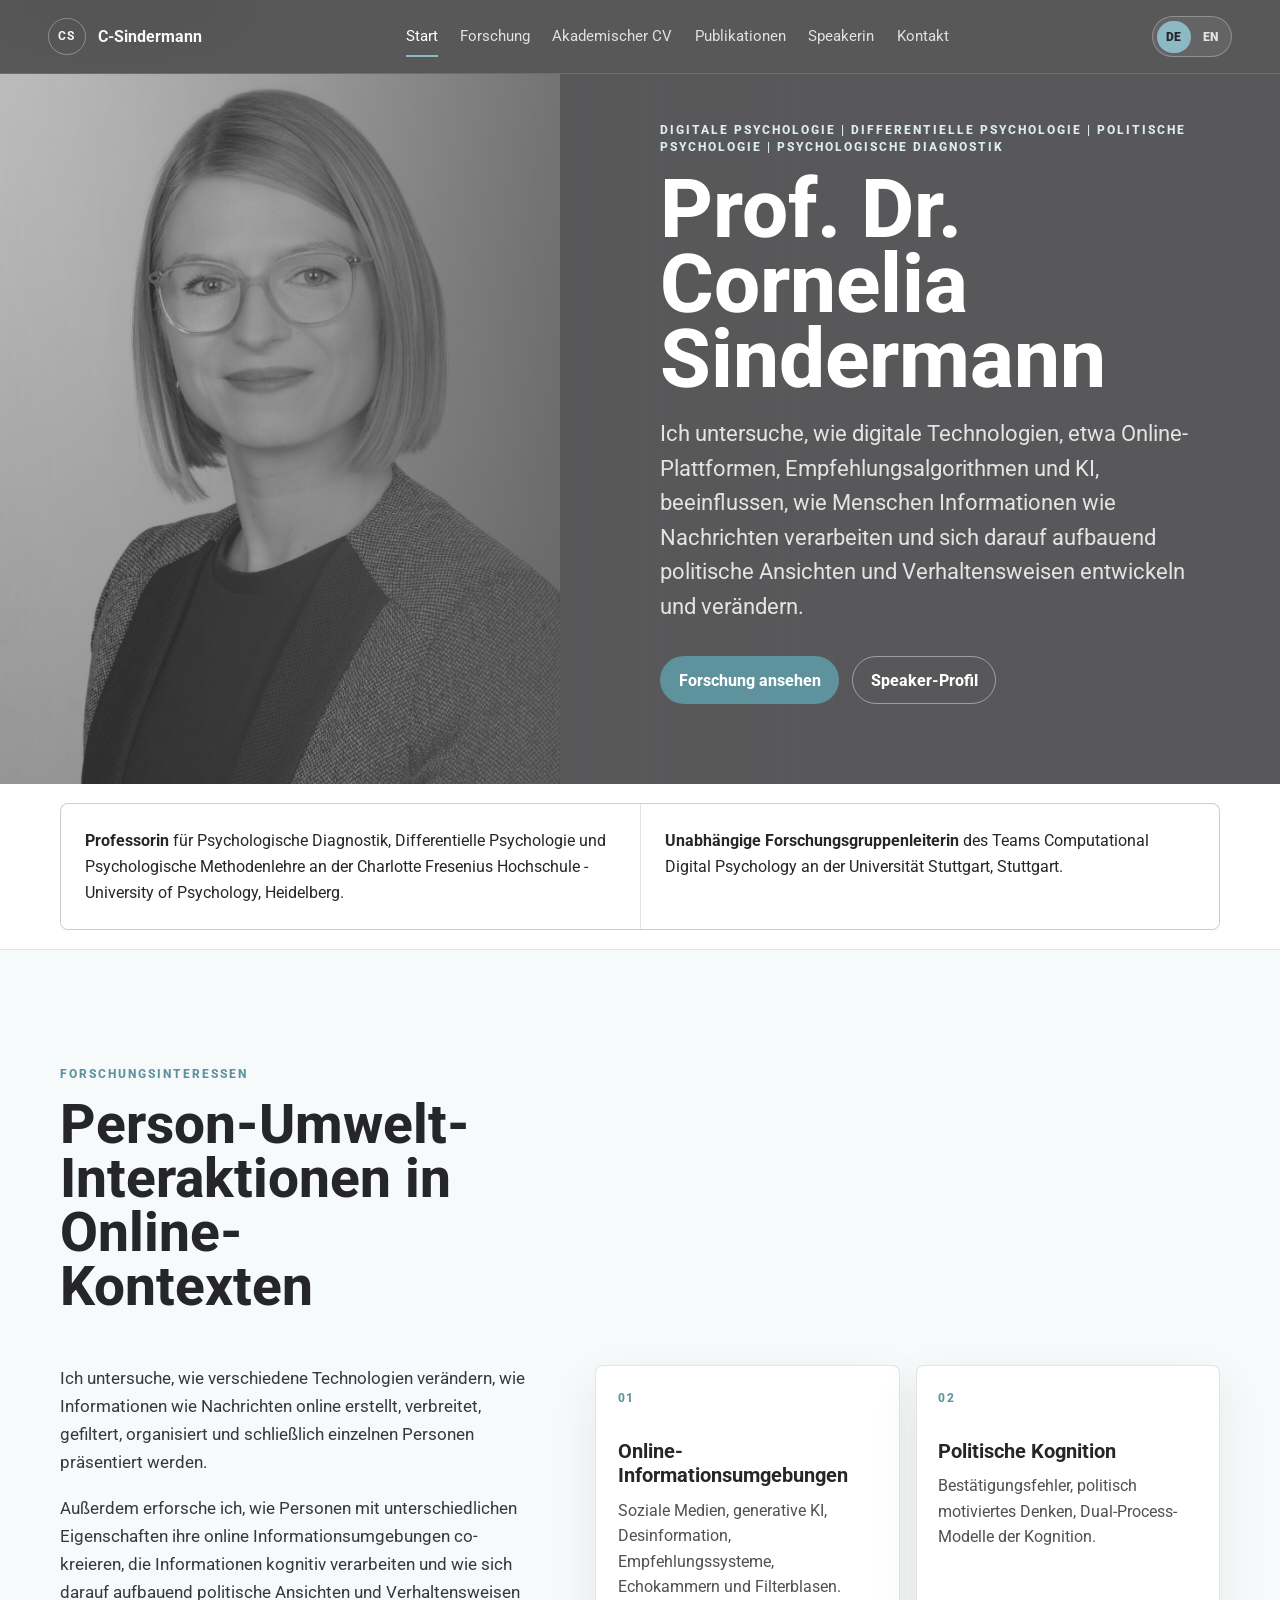
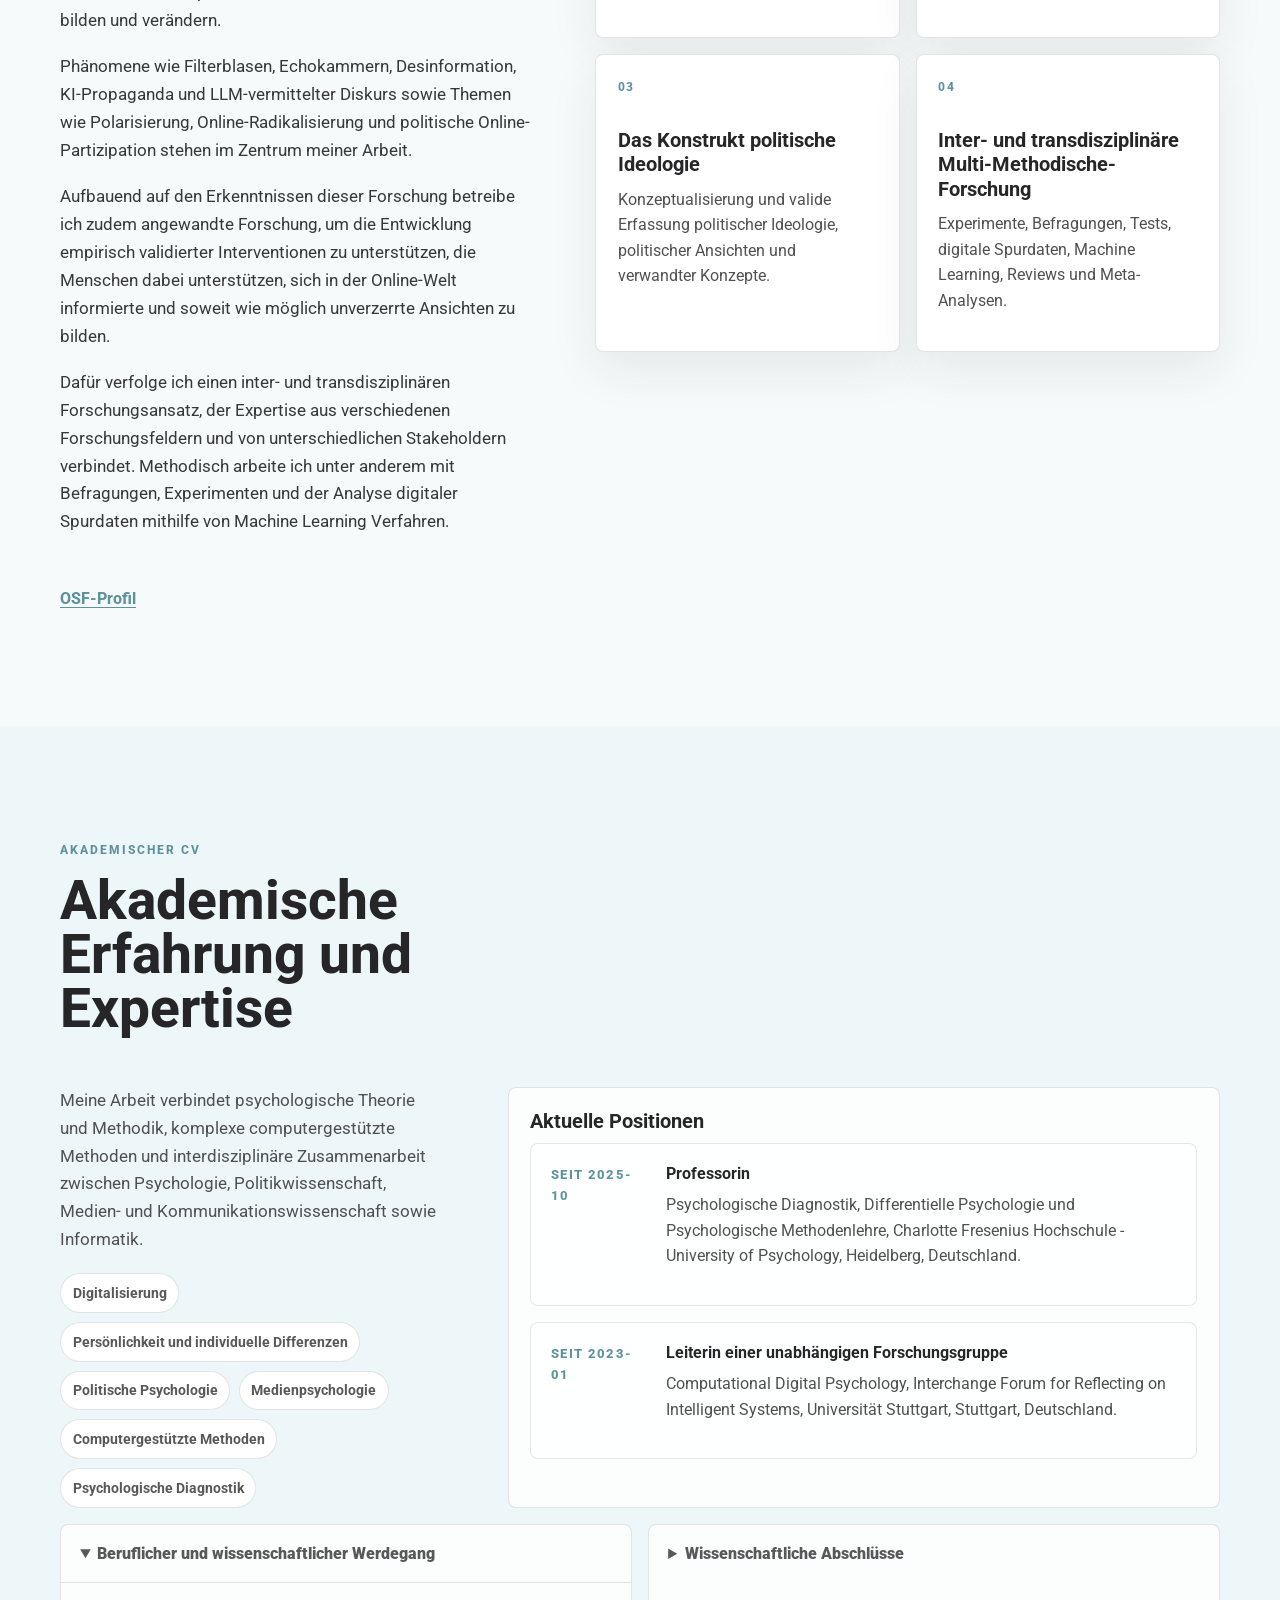
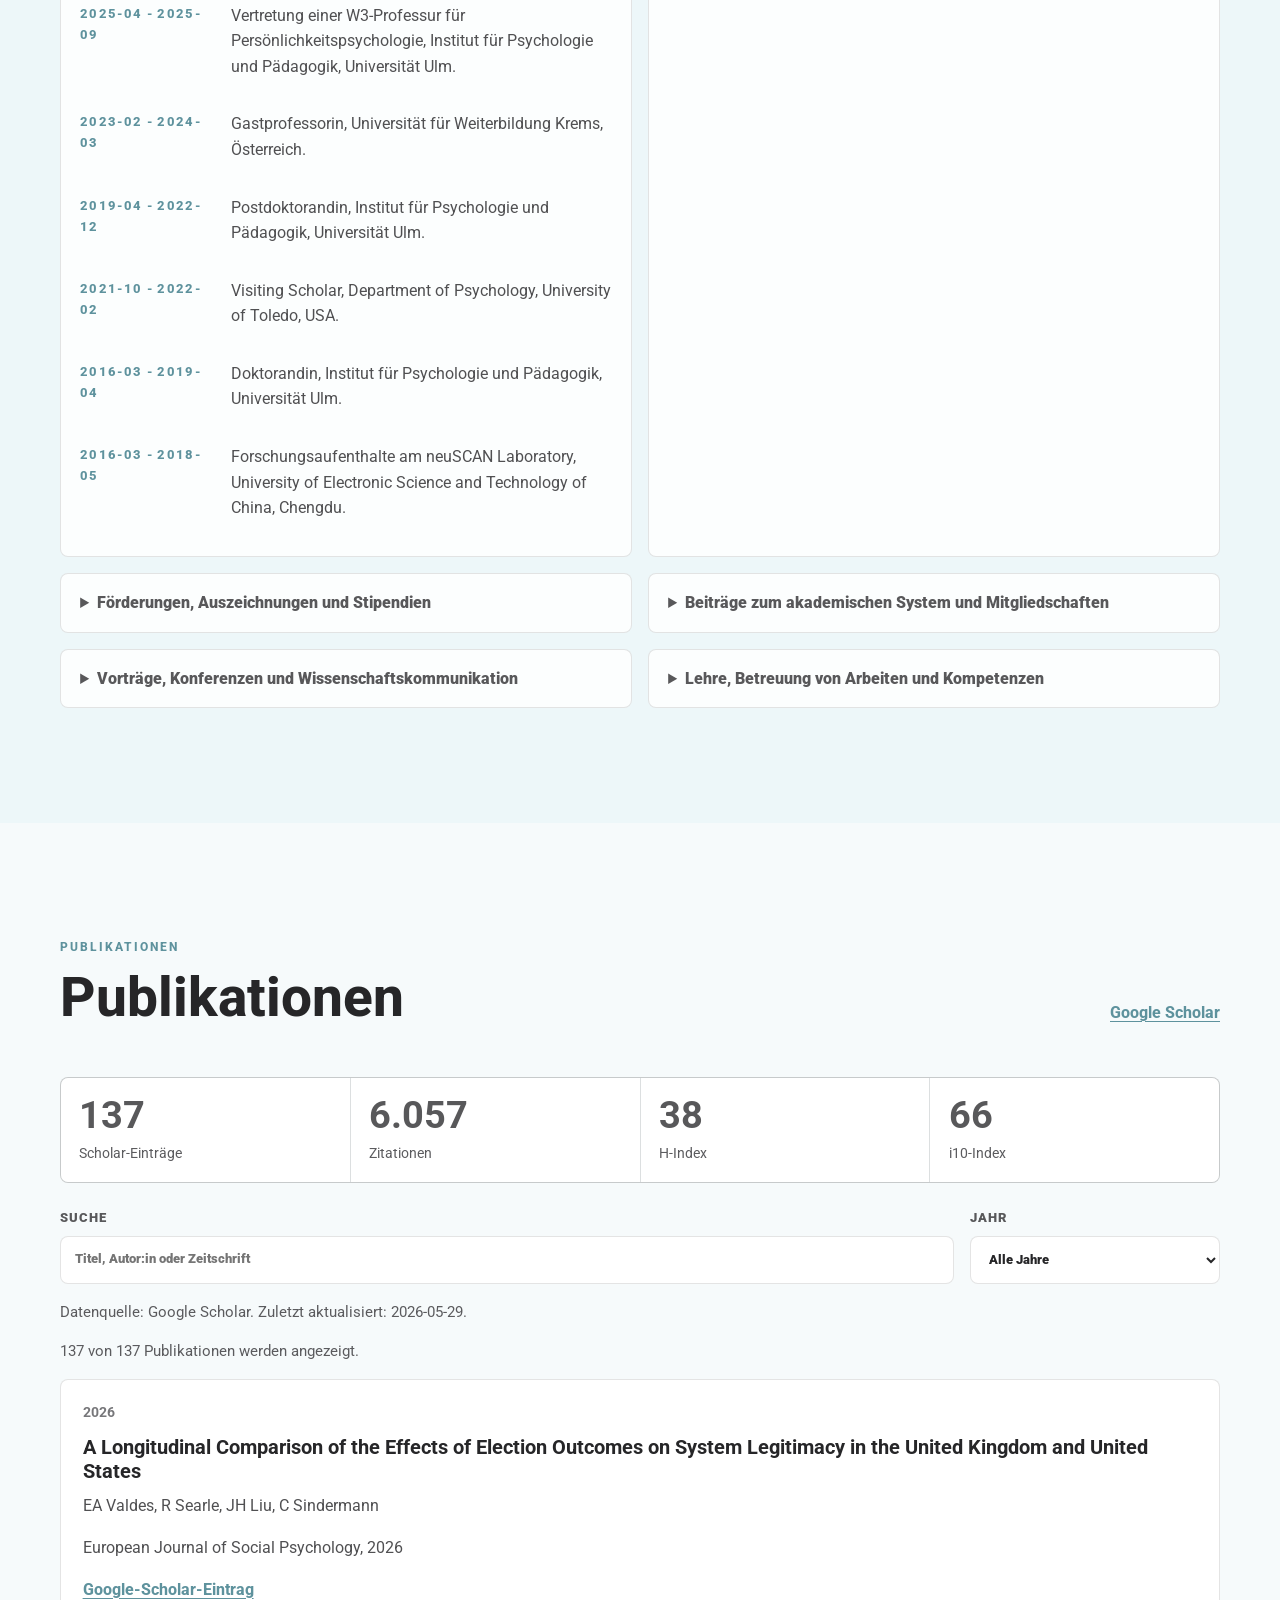
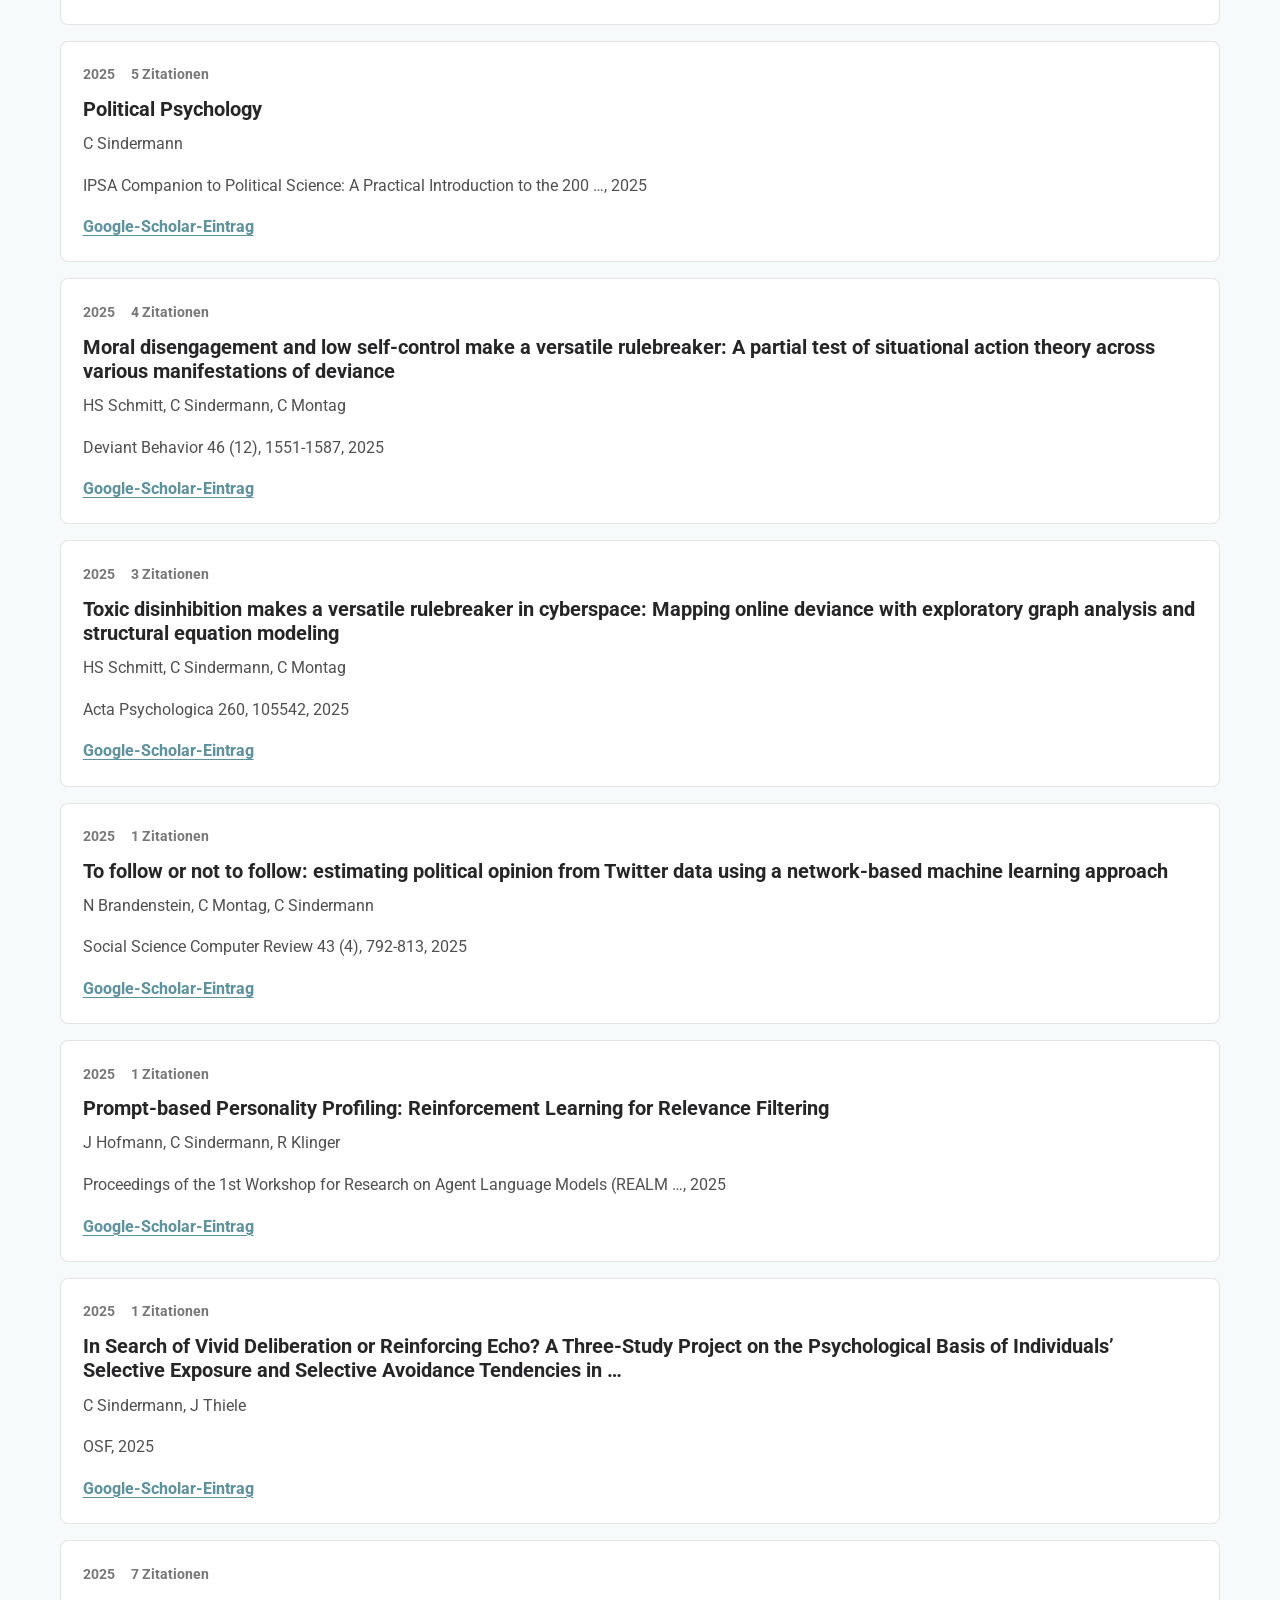
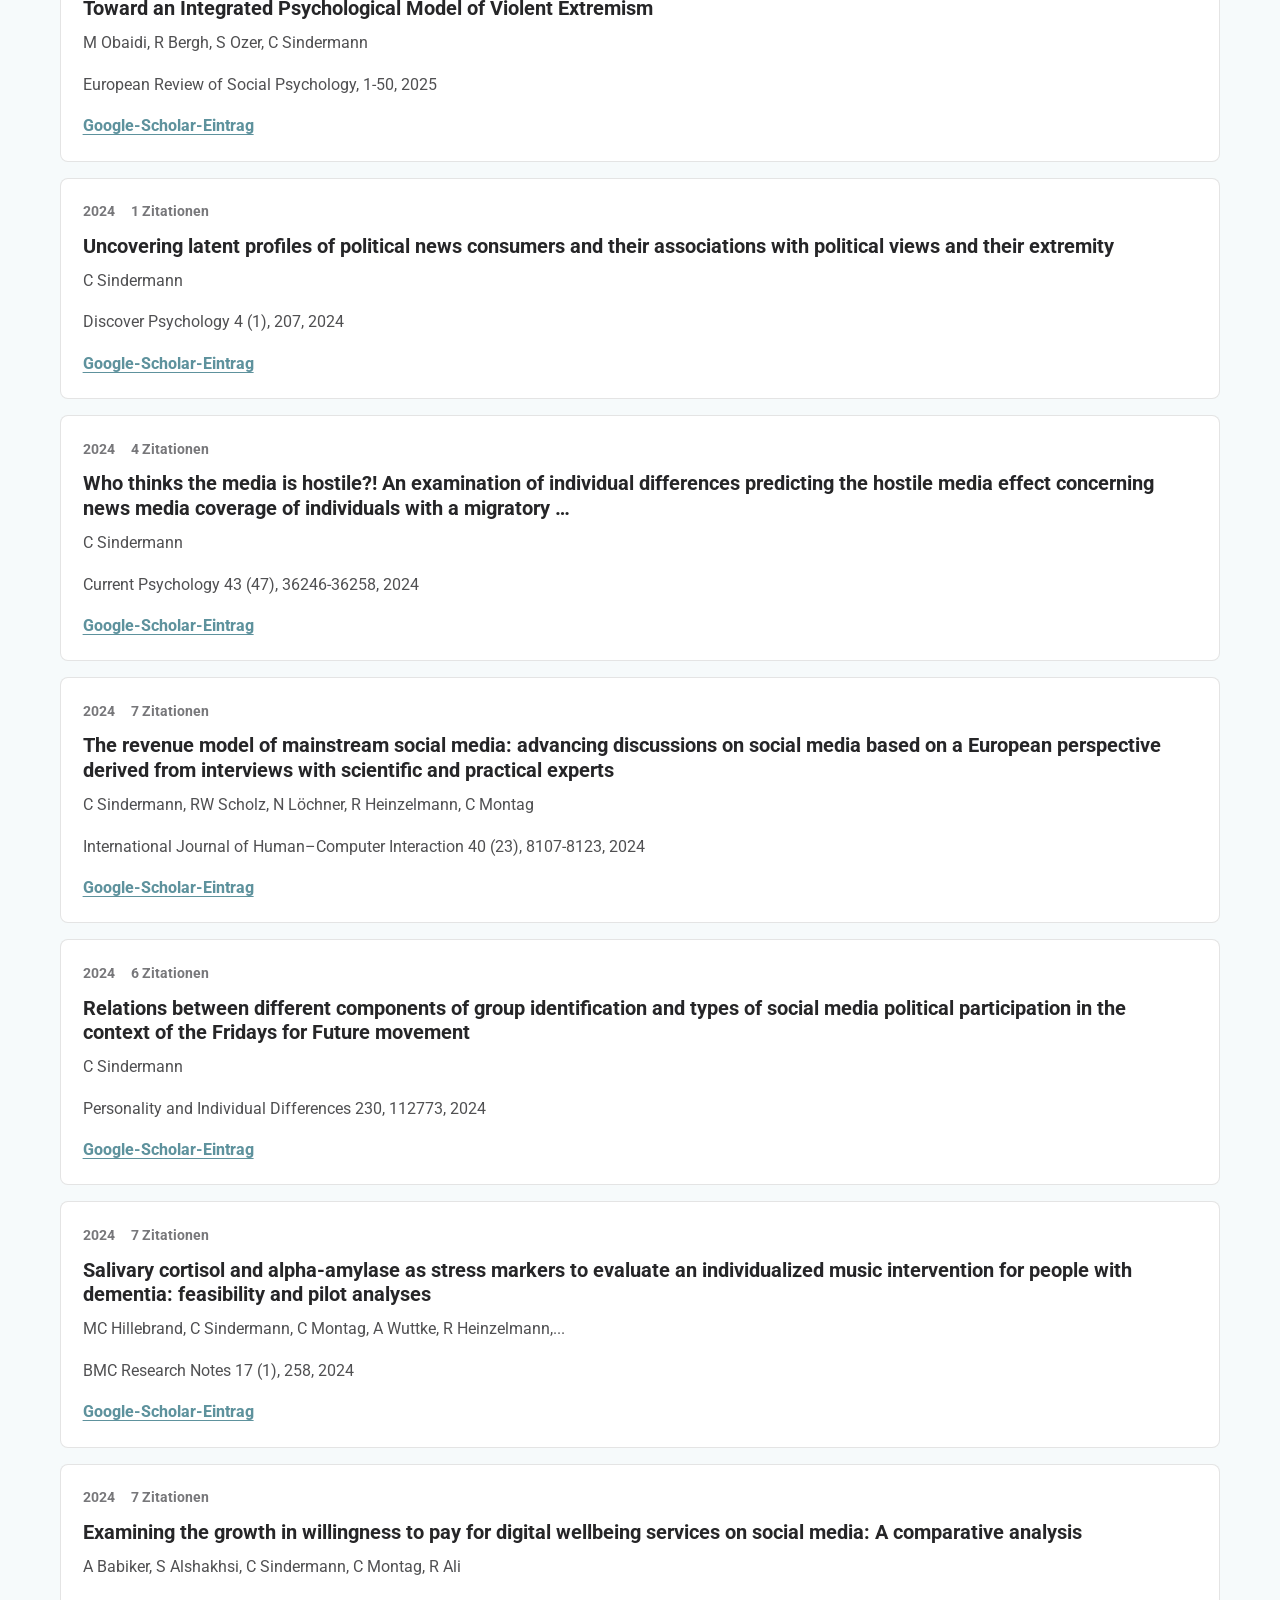
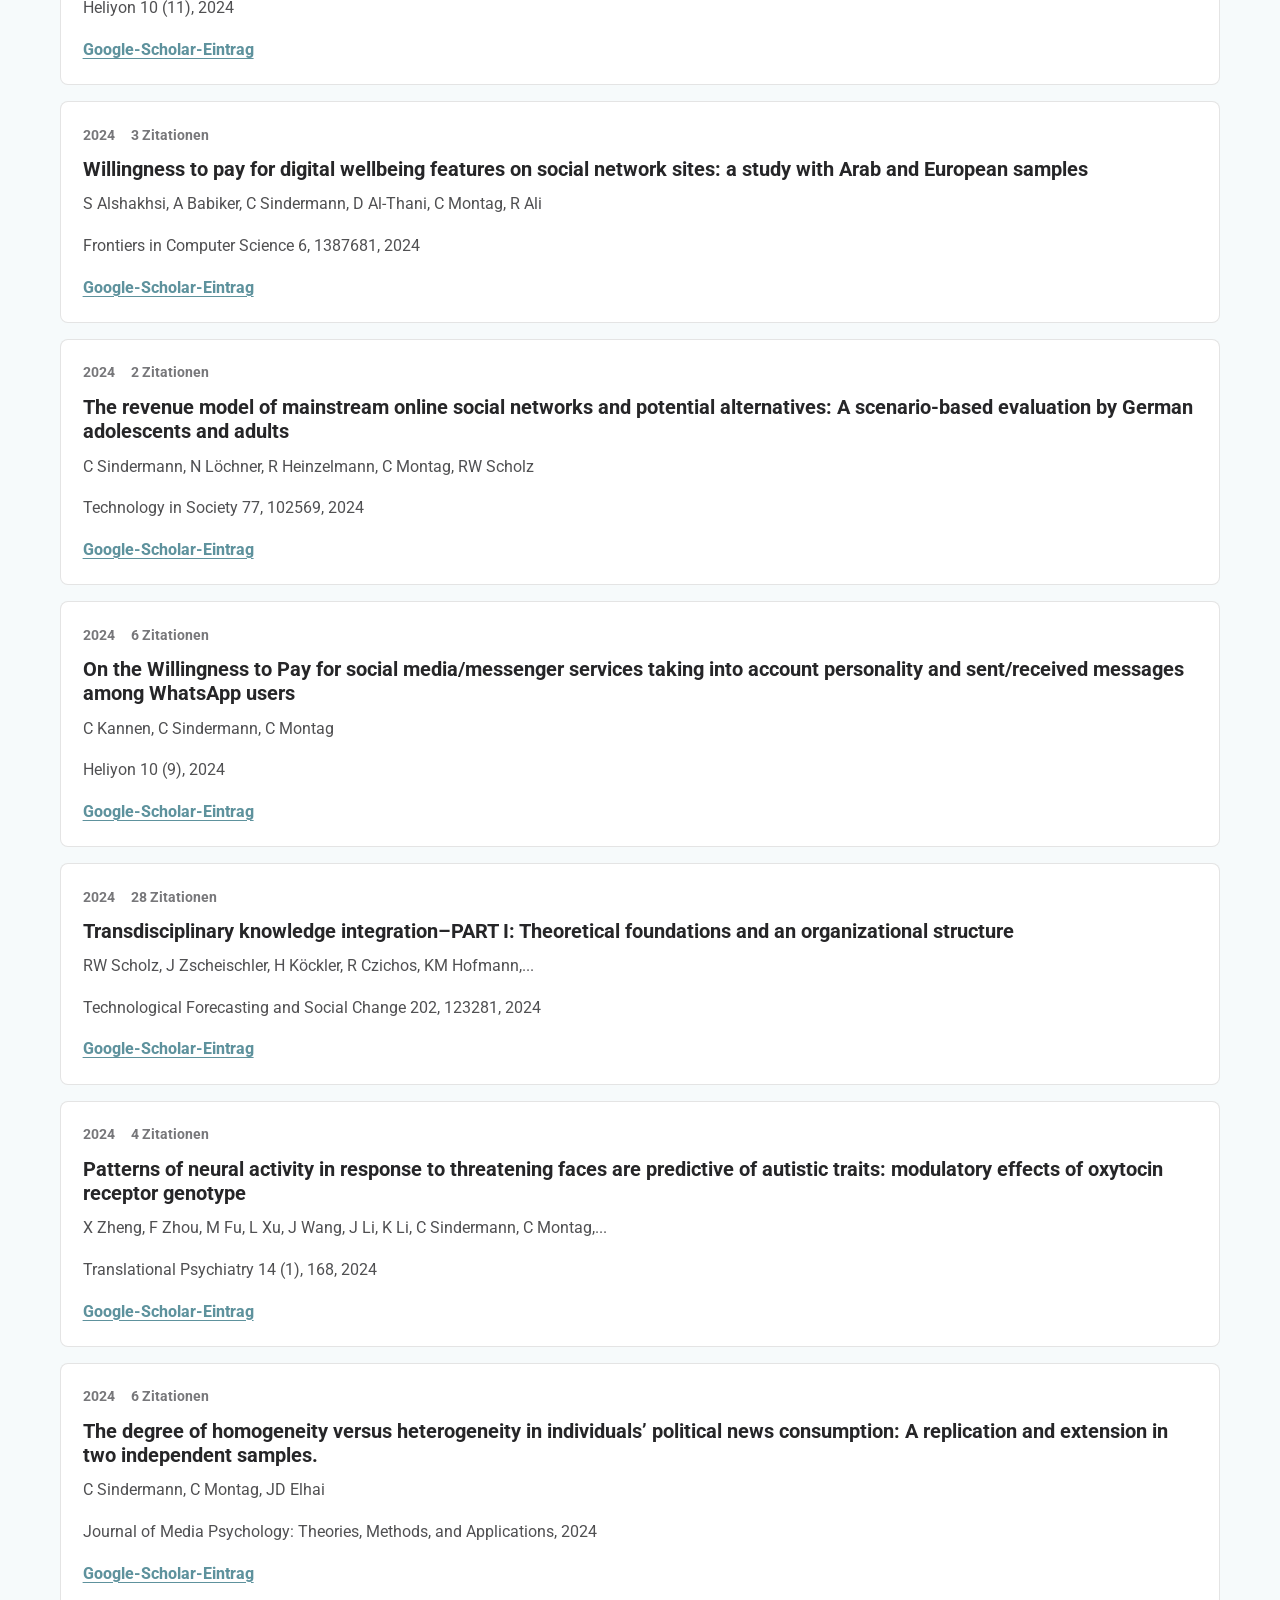
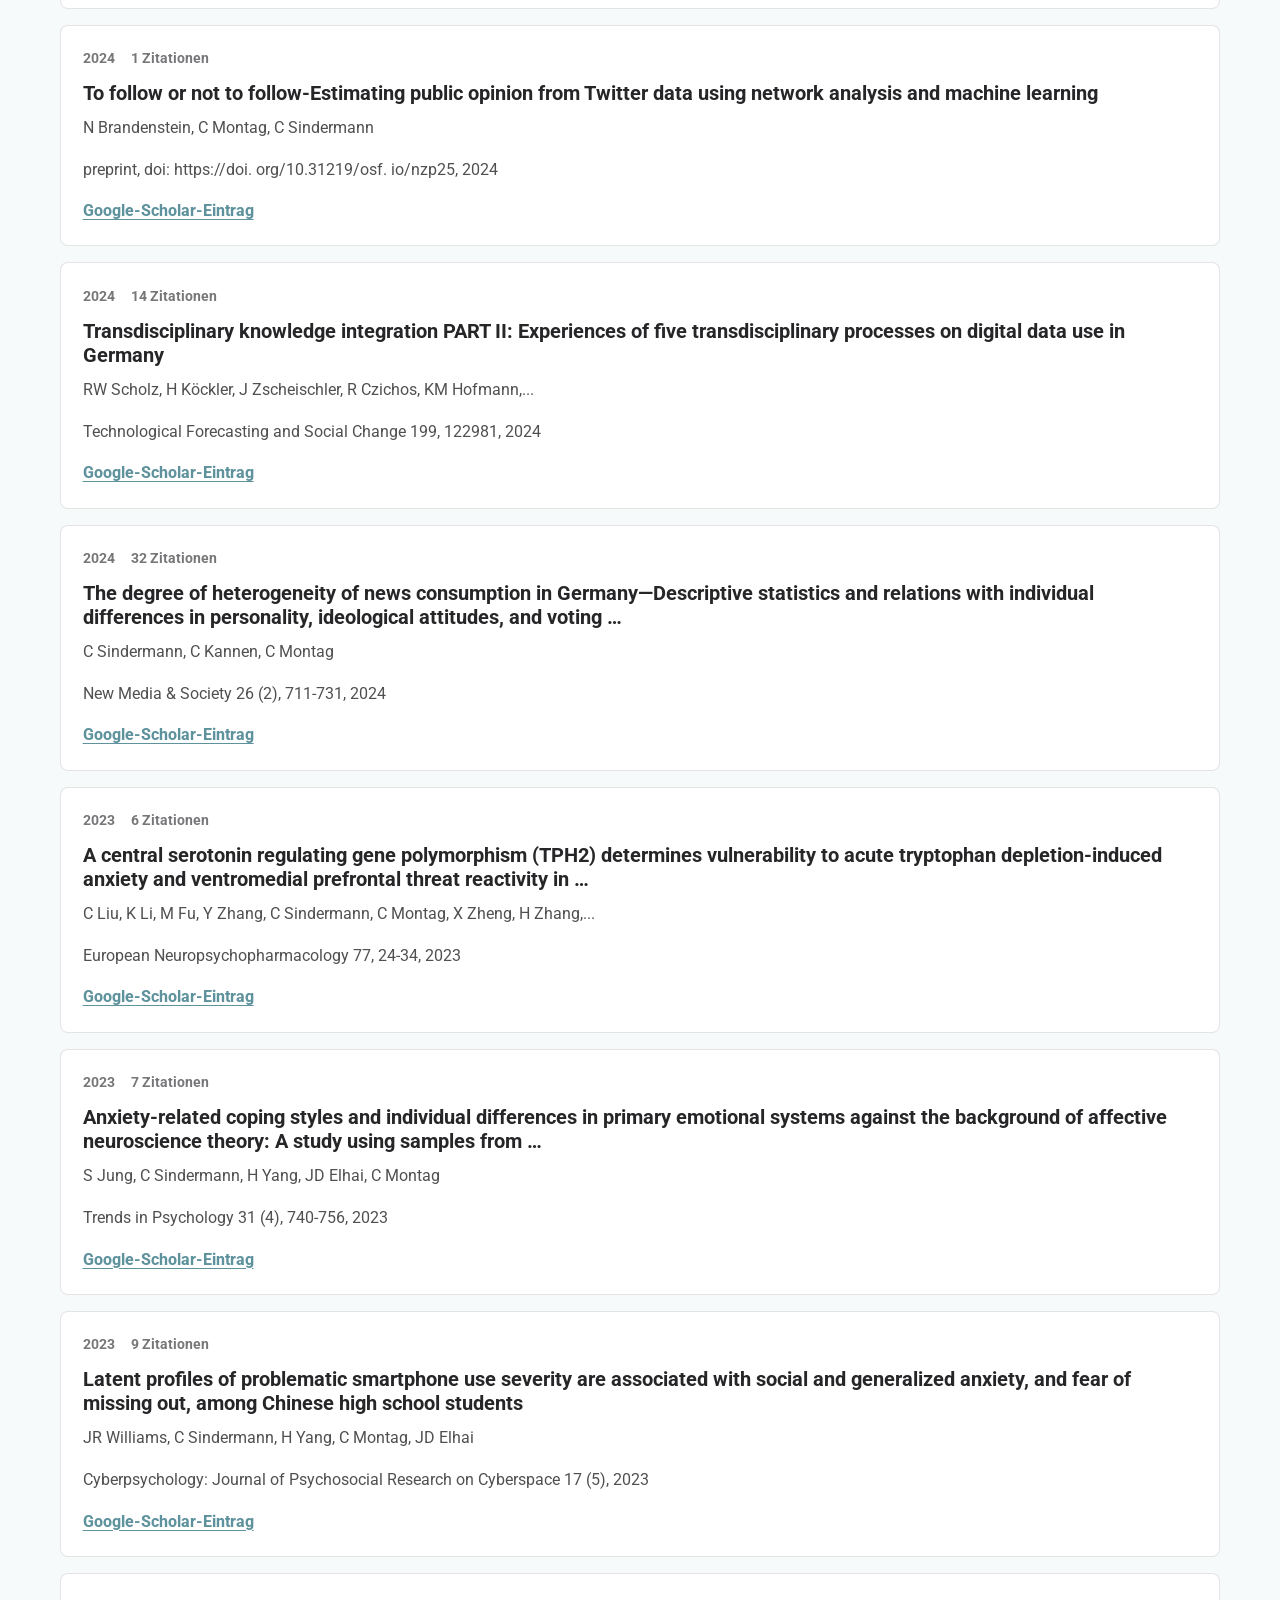
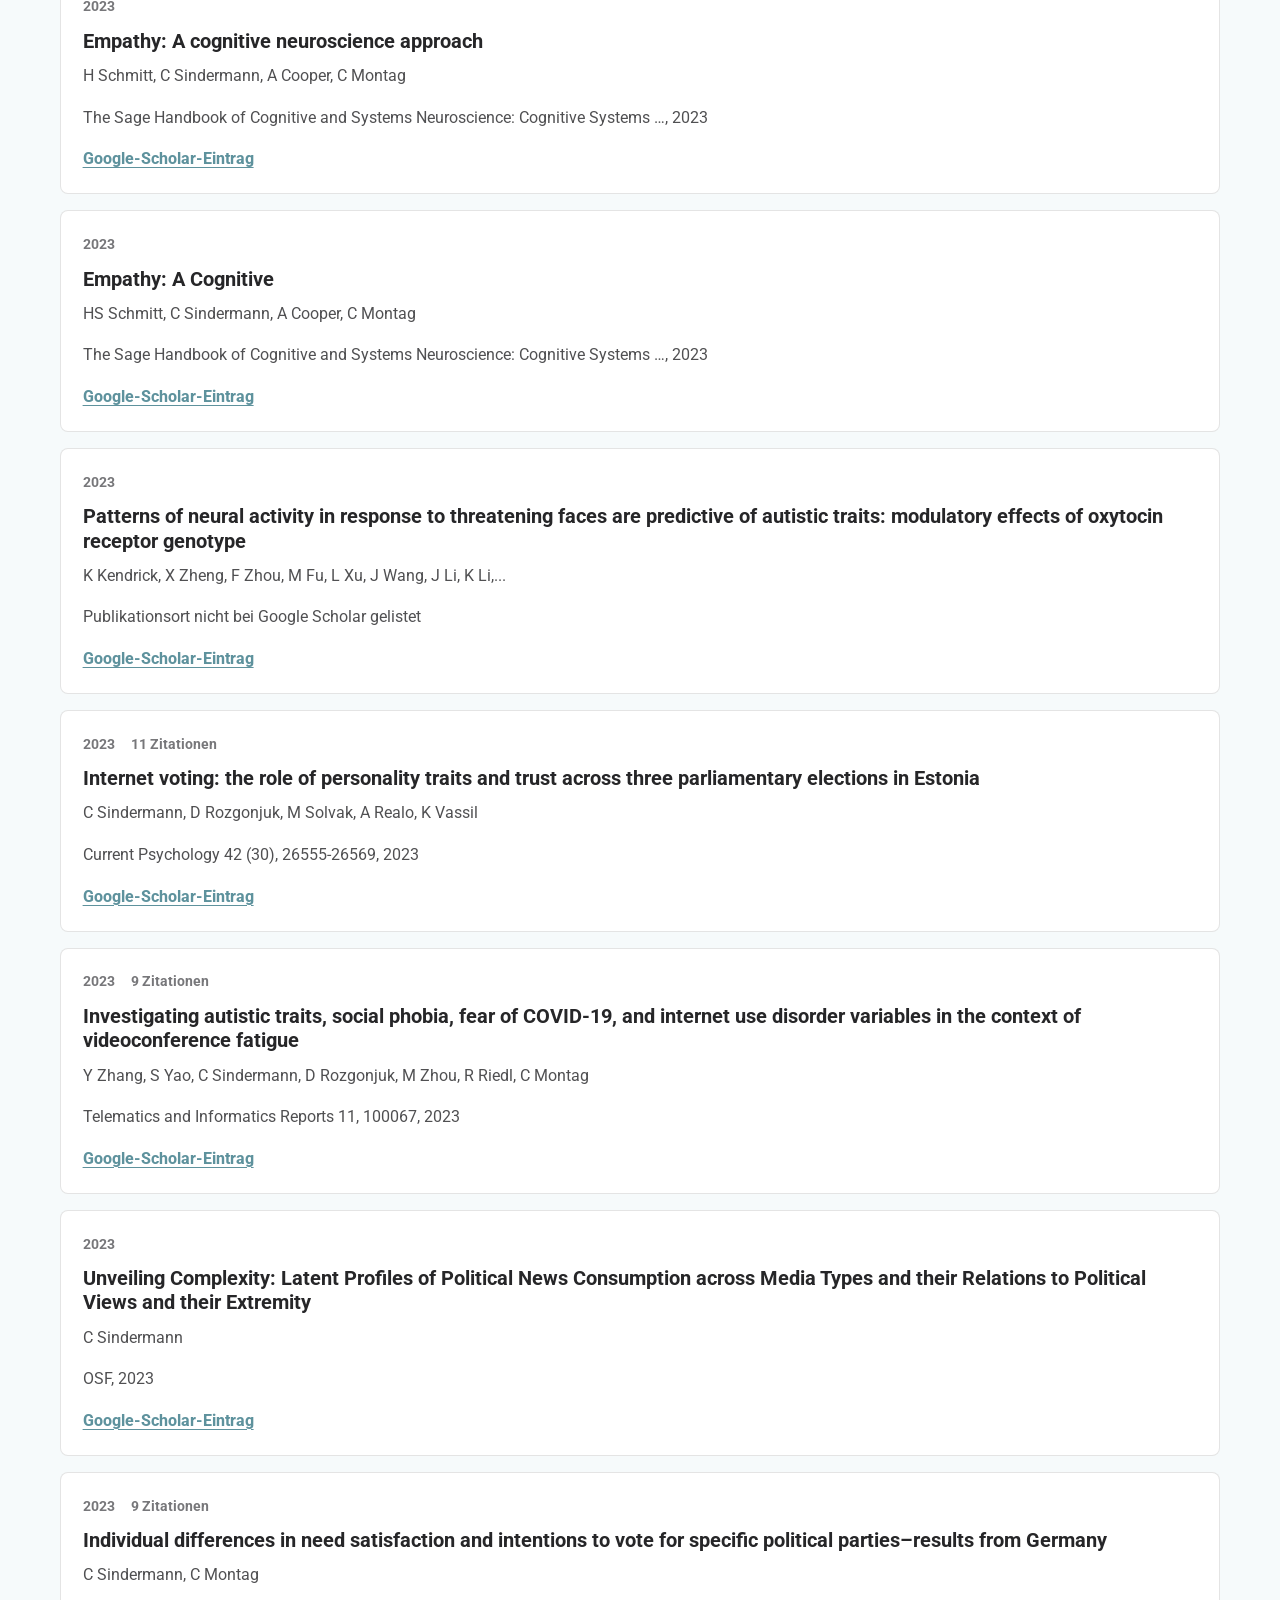
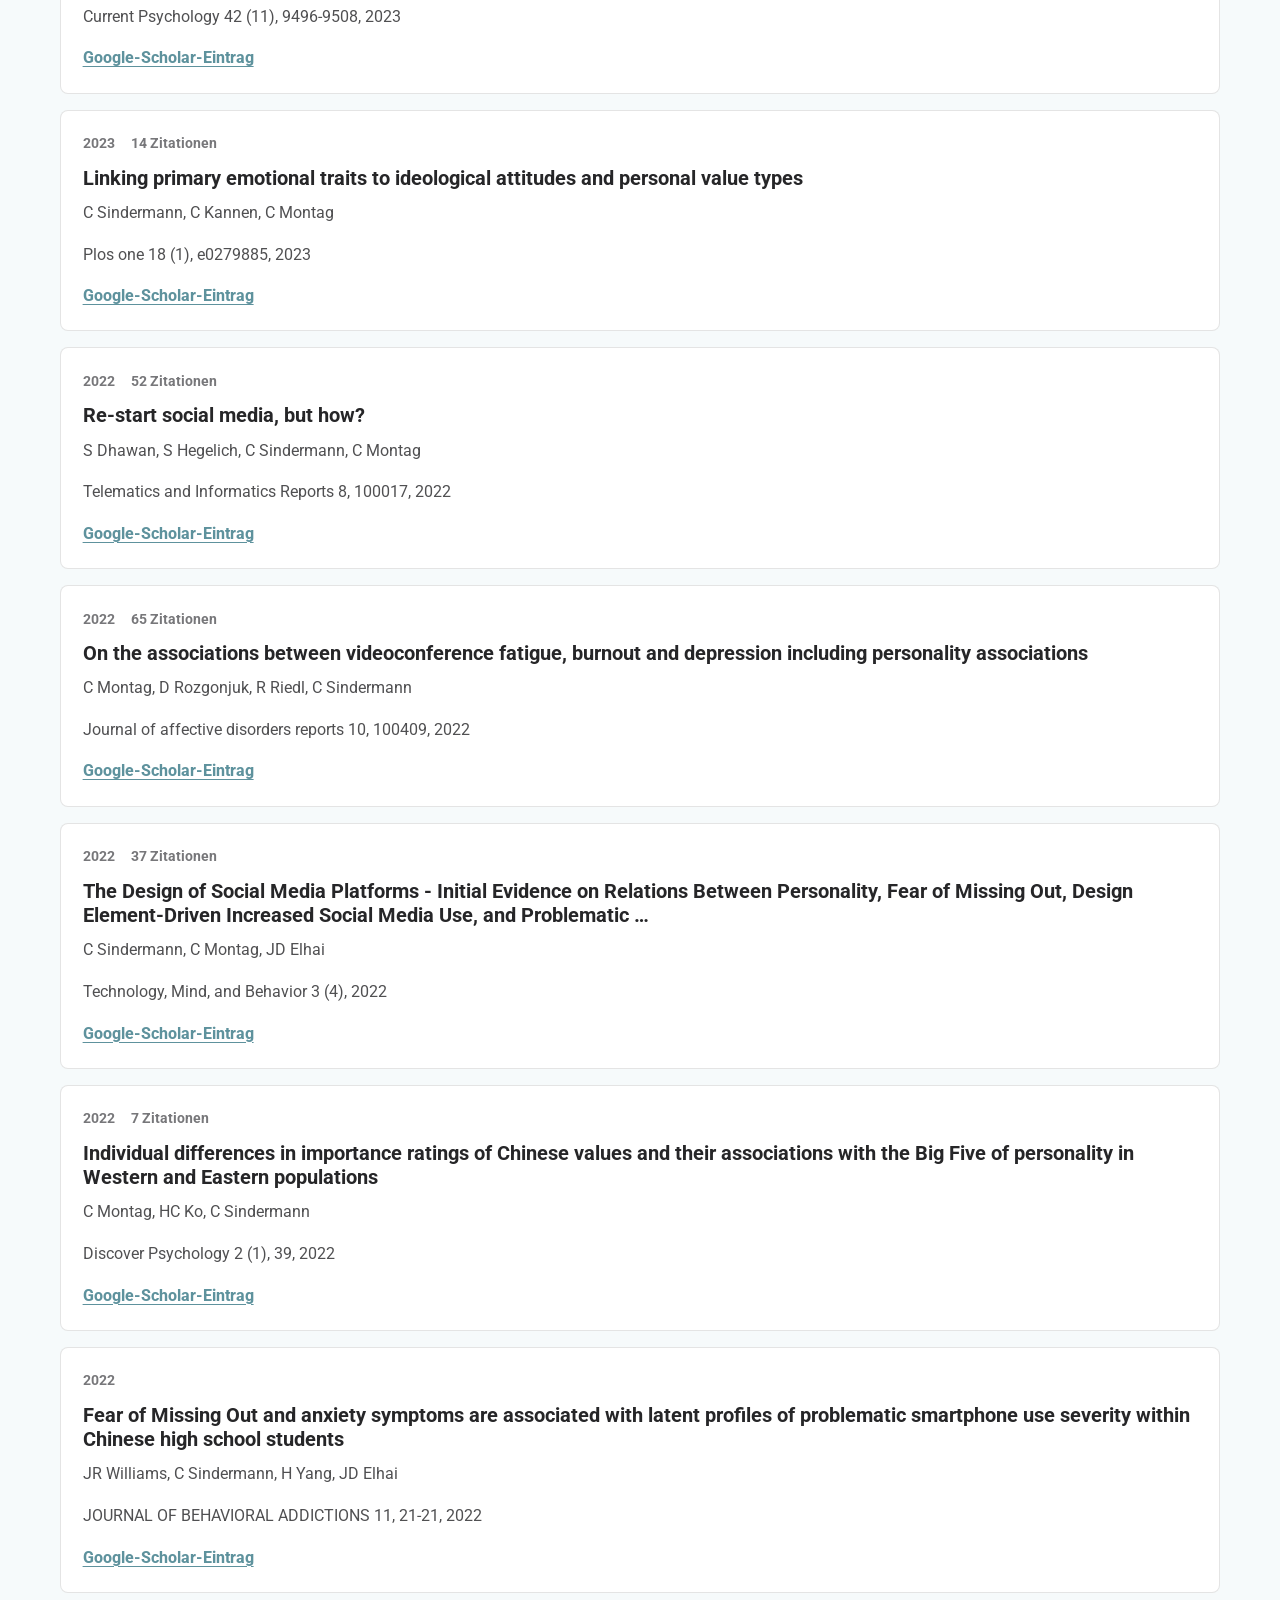
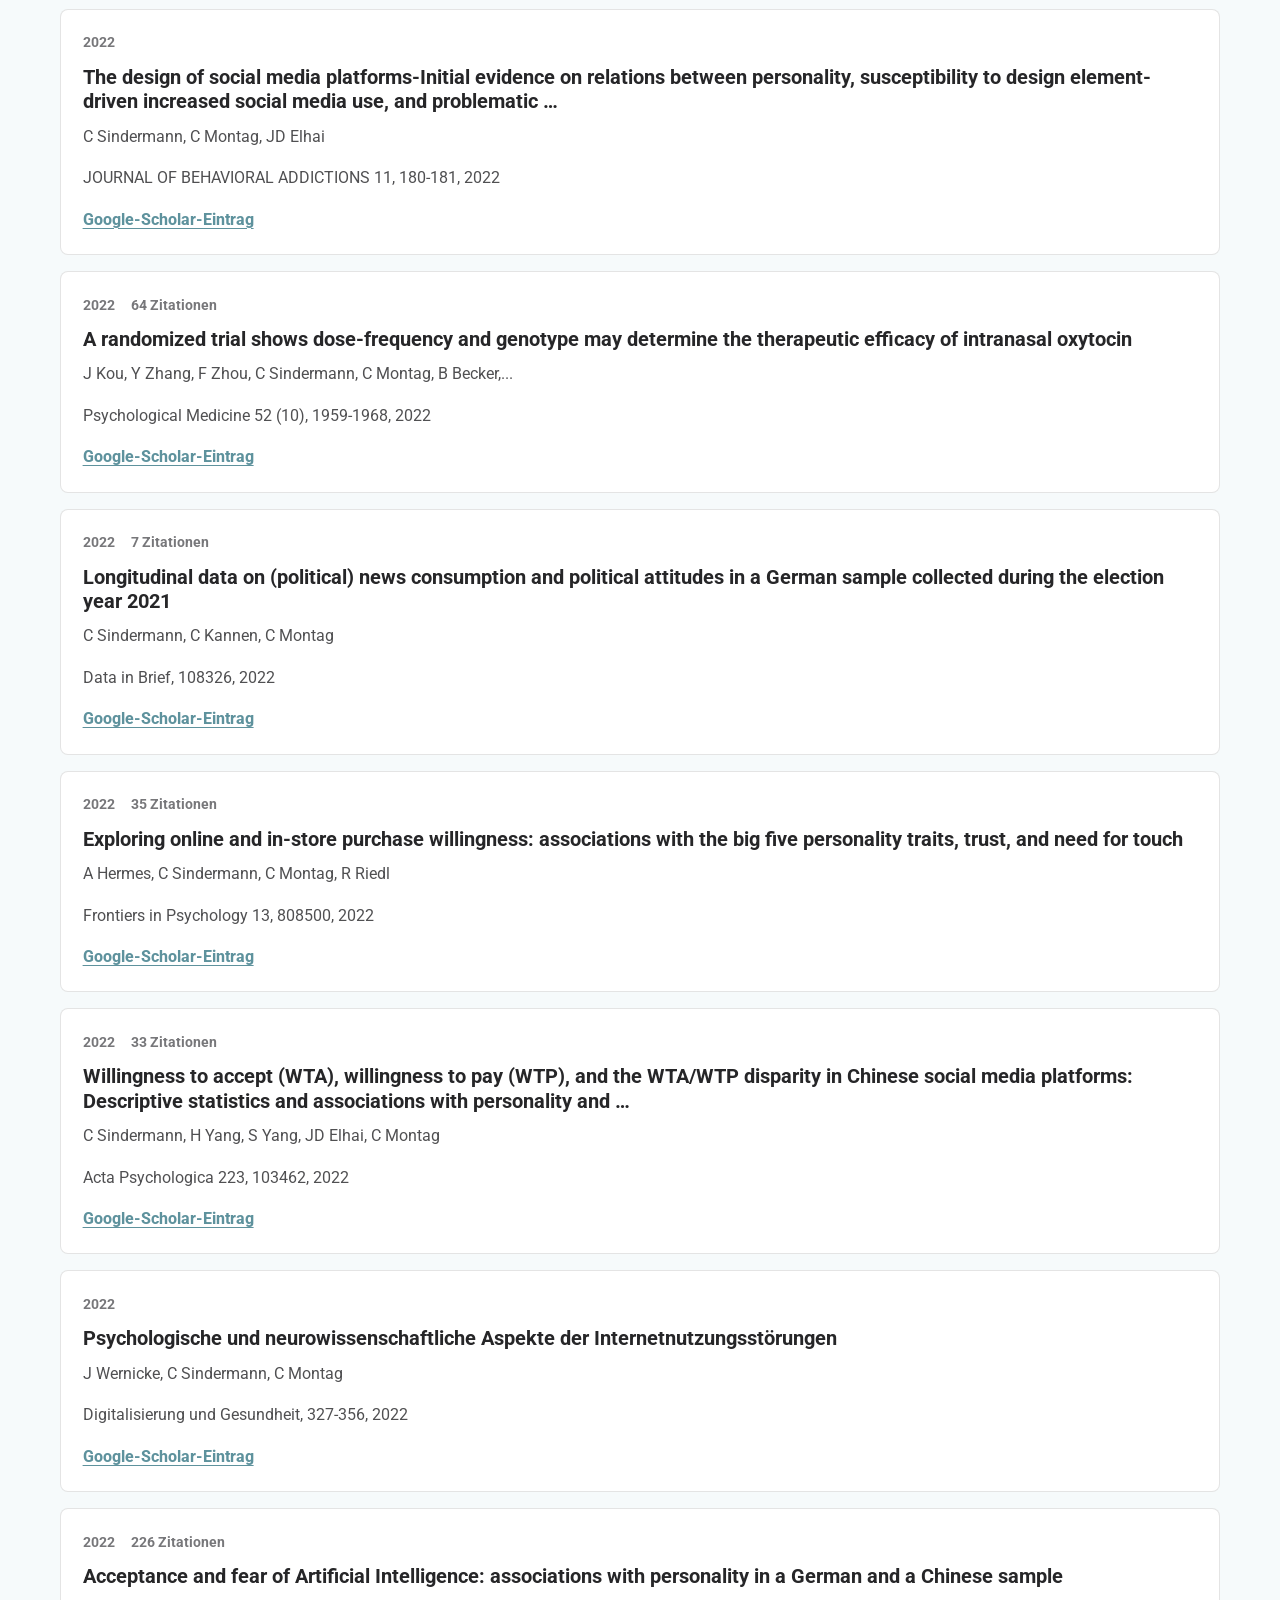
==== commit 44b1349c: "changes" ====
--- a/csindermann_website/de/index.html
+++ b/csindermann_website/de/index.html
@@ -58,7 +58,7 @@
         <div class="hero-inner">
           <p class="eyebrow">Digitale Psychologie | Differentielle Psychologie | Politische Psychologie | Psychologische Diagnostik</p>
           <h1 id="home-title">Prof. Dr. Cornelia Sindermann</h1>
-          <p class="hero-lede">Ich untersuche, wie digitale Technologien, etwa Online-Plattformen, Empfehlungsalgorithmen und KI, beeinflussen, wie Menschen Informationen verarbeiten und sich darauf aufbauend politische Ansichten und Verhaltensweisen entwickeln und verändern.</p>
+          <p class="hero-lede">Ich untersuche, wie digitale Technologien, etwa Online-Plattformen, Empfehlungsalgorithmen und KI, beeinflussen, wie Menschen Informationen wie Nachrichten verarbeiten und sich darauf aufbauend politische Ansichten und Verhaltensweisen entwickeln und verändern.</p>
           <div class="hero-actions" aria-label="Zentrale Links">
             <a class="button button-primary" href="#research">Forschung ansehen</a>
             <a class="button button-secondary" href="#speaker">Speaker-Profil</a>
@@ -77,7 +77,7 @@
         <div class="section-heading"><p class="eyebrow">Forschungsinteressen</p><h2 id="research-title">Person-Umwelt-Interaktionen in Online-Kontexten</h2></div>
         <div class="content-grid">
           <div class="prose">
-            <p>Ich untersuche, wie verschiedene Technologien verändern, wie Informationen online erstellt, verbreitet, gefiltert, organisiert und schließlich einzelnen Personen präsentiert werden.</p>
+            <p>Ich untersuche, wie verschiedene Technologien verändern, wie Informationen wie Nachrichten online erstellt, verbreitet, gefiltert, organisiert und schließlich einzelnen Personen präsentiert werden.</p>
             <p>Außerdem erforsche ich, wie Personen mit unterschiedlichen Eigenschaften ihre online Informationsumgebungen co-kreieren, die Informationen kognitiv verarbeiten und wie sich darauf aufbauend politische Ansichten und Verhaltensweisen bilden und verändern.</p>
             <p>Phänomene wie Filterblasen, Echokammern, Desinformation, KI-Propaganda und LLM-vermittelter Diskurs sowie Themen wie Polarisierung, Online-Radikalisierung und politische Online-Partizipation stehen im Zentrum meiner Arbeit.</p>
             <p>Aufbauend auf den Erkenntnissen dieser Forschung betreibe ich zudem angewandte Forschung, um die Entwicklung empirisch validierter Interventionen zu unterstützen, die Menschen dabei unterstützen, sich in der Online-Welt informierte und soweit wie möglich unverzerrte Ansichten zu bilden.</p>
